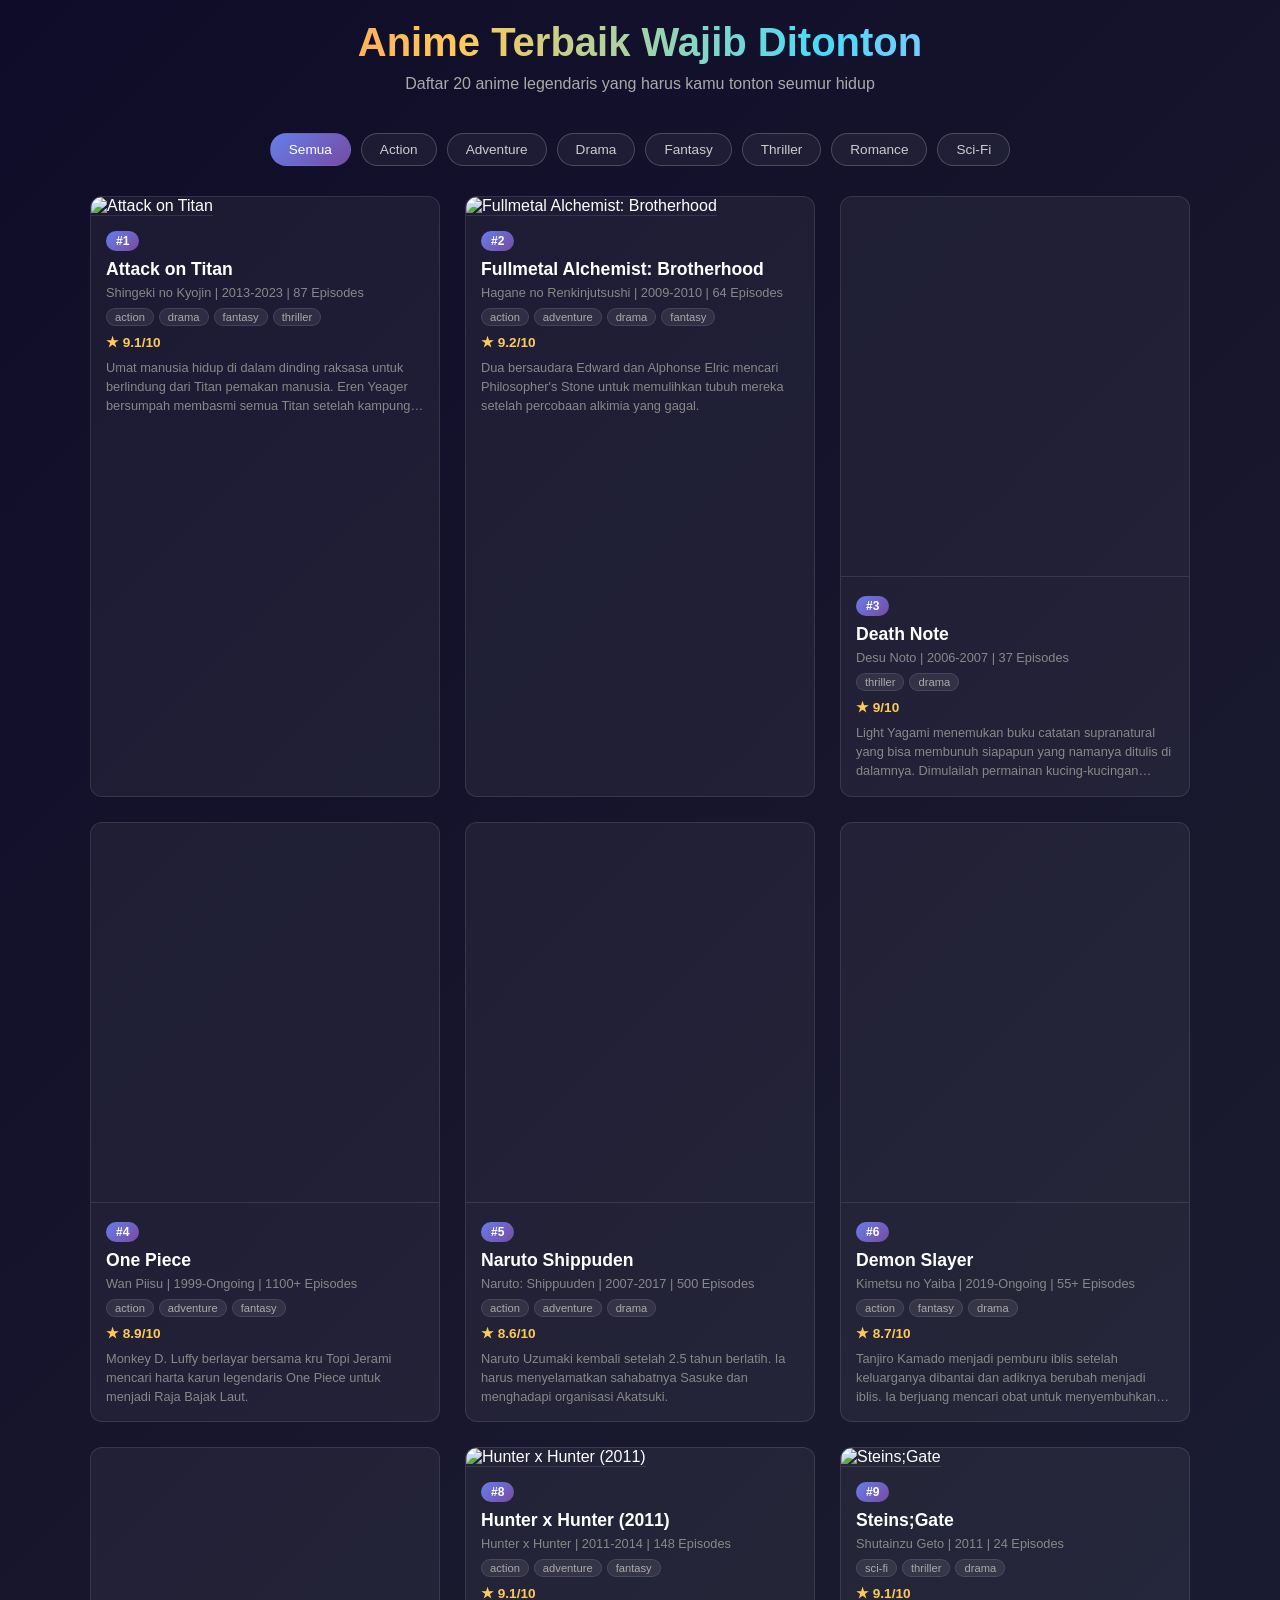
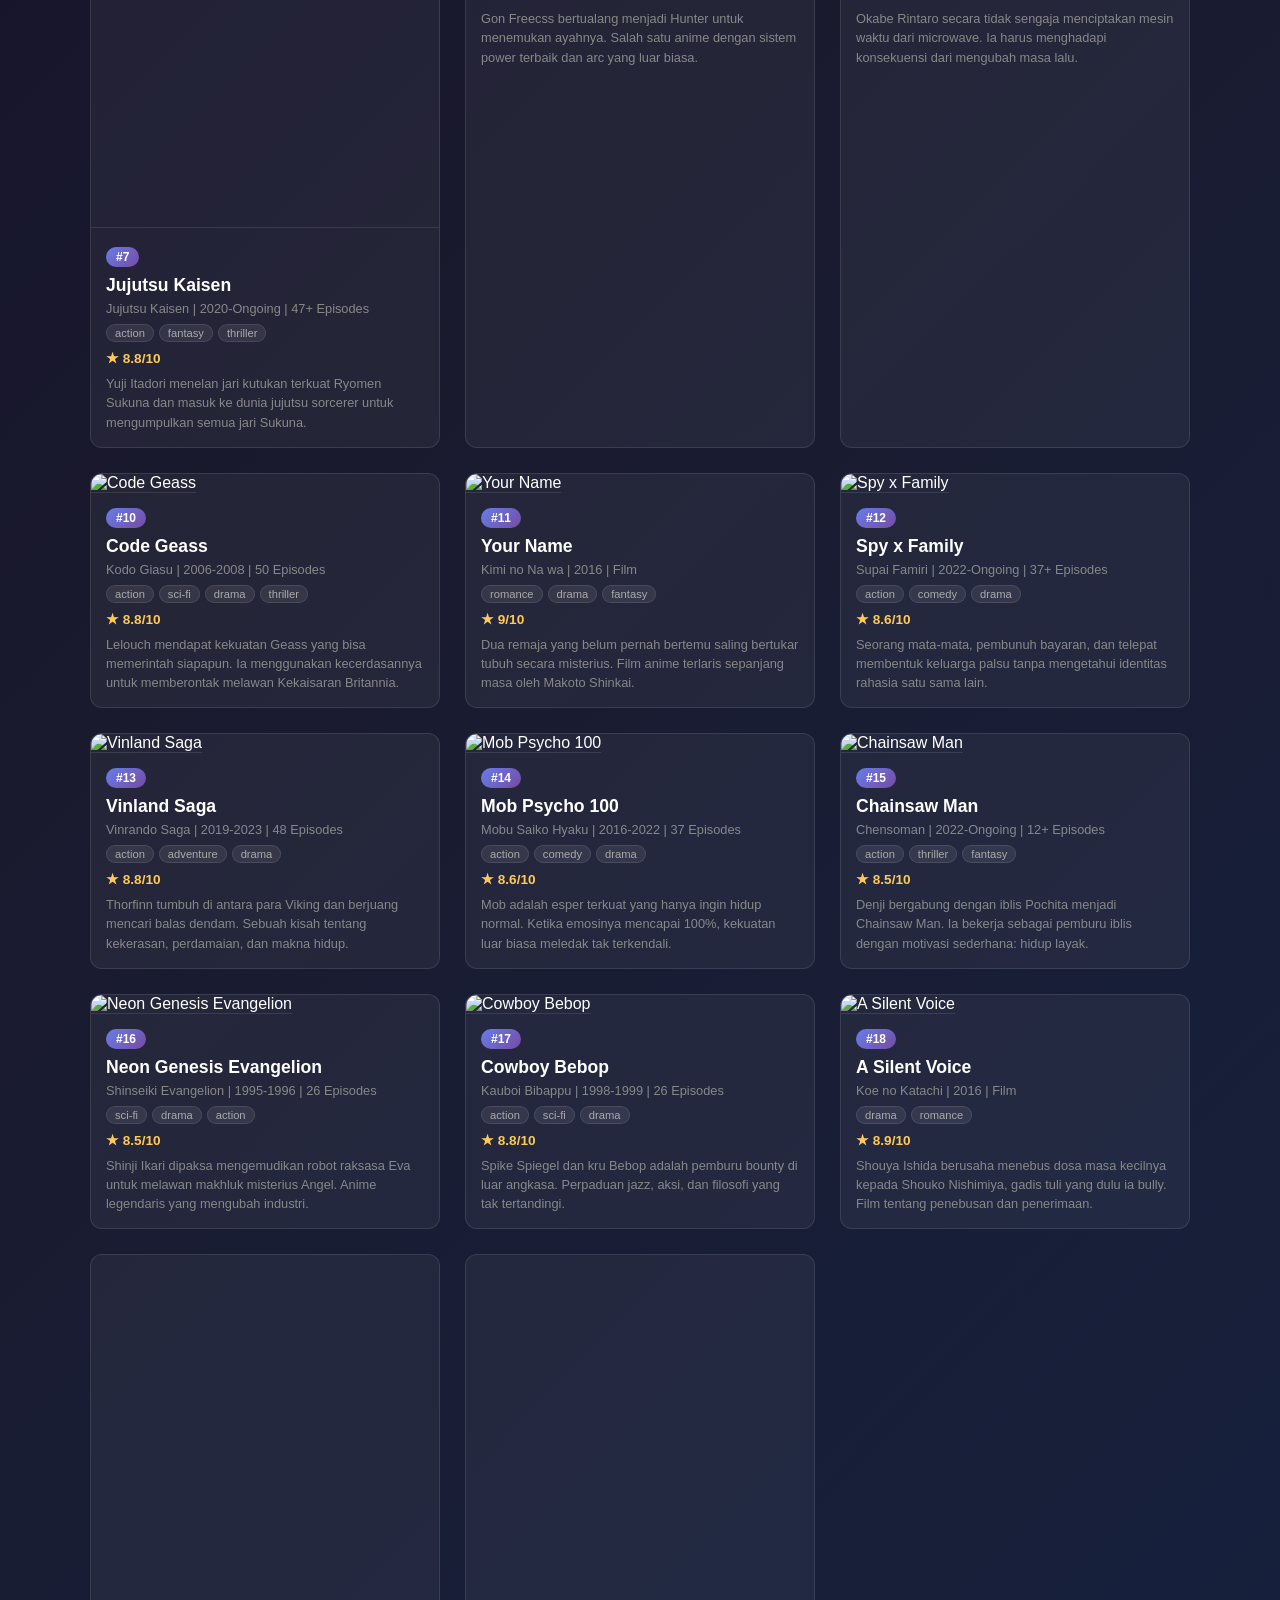
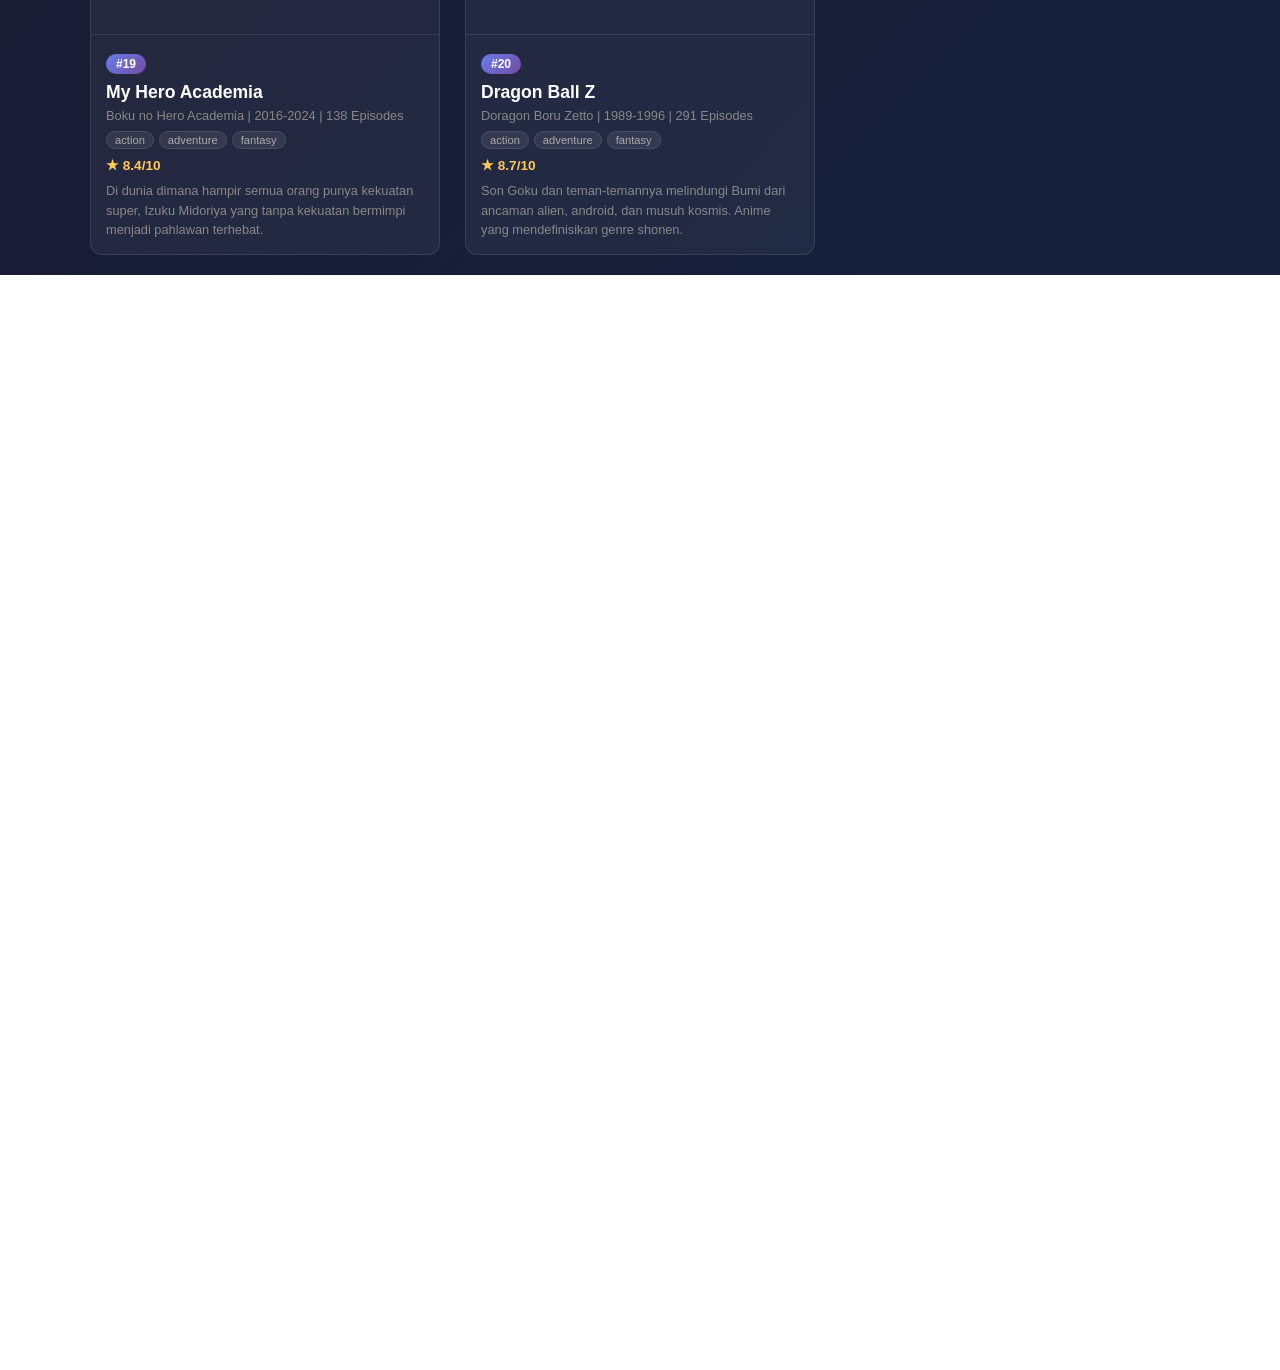
==== anime_list.html @ 10f5bcd7 "feat: add top 20 anime list with images and filter" ====
<!DOCTYPE html>
<html lang="id">
<head>
    <meta charset="UTF-8">
    <meta name="viewport" content="width=device-width, initial-scale=1.0">
    <title>List Anime Terbaik Wajib Ditonton</title>
    <style>
        * { margin: 0; padding: 0; box-sizing: border-box; }
        body {
            font-family: 'Segoe UI', Tahoma, Geneva, Verdana, sans-serif;
            background: linear-gradient(135deg, #0f0c29 0%, #1a1a2e 50%, #16213e 100%);
            min-height: 100vh;
            color: #fff;
            padding: 20px;
        }
        .container { max-width: 1100px; margin: 0 auto; }
        .header { text-align: center; margin-bottom: 40px; }
        .header h1 {
            font-size: 2.5em; margin-bottom: 10px;
            background: linear-gradient(90deg, #ff6b6b, #feca57, #48dbfb, #ff9ff3);
            -webkit-background-clip: text;
            -webkit-text-fill-color: transparent;
        }
        .header p { color: #aaa; font-size: 1em; }
        .filter-bar {
            display: flex; gap: 10px; flex-wrap: wrap;
            justify-content: center; margin-bottom: 30px;
        }
        .filter-btn {
            padding: 8px 18px; border: 1px solid rgba(255,255,255,0.2);
            border-radius: 20px; background: rgba(255,255,255,0.05);
            color: #ccc; cursor: pointer; font-size: 0.85em;
            transition: all 0.3s;
        }
        .filter-btn:hover, .filter-btn.active {
            background: linear-gradient(135deg, #667eea, #764ba2);
            border-color: transparent; color: #fff;
        }
        .anime-grid {
            display: grid;
            grid-template-columns: repeat(auto-fill, minmax(280px, 1fr));
            gap: 25px;
        }
        .anime-card {
            background: rgba(255,255,255,0.05);
            border: 1px solid rgba(255,255,255,0.1);
            border-radius: 12px;
            overflow: hidden;
            transition: all 0.3s;
        }
        .anime-card:hover {
            transform: translateY(-5px);
            box-shadow: 0 10px 30px rgba(102,126,234,0.2);
            border-color: rgba(102,126,234,0.4);
        }
        .anime-card .poster {
            width: 100%; height: 380px;
            object-fit: cover;
            border-bottom: 1px solid rgba(255,255,255,0.1);
        }
        .anime-card .info { padding: 15px; }
        .anime-card .rank {
            display: inline-block;
            background: linear-gradient(135deg, #667eea, #764ba2);
            color: #fff; font-weight: 700;
            padding: 3px 10px; border-radius: 12px;
            font-size: 0.75em; margin-bottom: 8px;
        }
        .anime-card .title {
            font-size: 1.1em; font-weight: 700;
            margin-bottom: 5px; color: #fff;
        }
        .anime-card .meta {
            font-size: 0.8em; color: #888; margin-bottom: 8px;
        }
        .anime-card .genre-tags { display: flex; flex-wrap: wrap; gap: 5px; margin-bottom: 8px; }
        .anime-card .genre-tag {
            padding: 2px 8px; border-radius: 10px;
            font-size: 0.7em; background: rgba(255,255,255,0.08);
            color: #aaa; border: 1px solid rgba(255,255,255,0.1);
        }
        .anime-card .rating {
            display: flex; align-items: center; gap: 5px;
            font-size: 0.85em; color: #feca57; font-weight: 600;
        }
        .anime-card .desc {
            font-size: 0.8em; color: #888; margin-top: 8px;
            line-height: 1.5;
            display: -webkit-box; -webkit-line-clamp: 3;
            -webkit-box-orient: vertical; overflow: hidden;
        }
        @media (max-width: 600px) {
            .header h1 { font-size: 1.7em; }
            .anime-grid { grid-template-columns: 1fr; }
        }
    </style>
</head>
<body>
<div class="container">
    <div class="header">
        <h1>Anime Terbaik Wajib Ditonton</h1>
        <p>Daftar 20 anime legendaris yang harus kamu tonton seumur hidup</p>
    </div>

    <div class="filter-bar">
        <button class="filter-btn active" onclick="filterAnime('all')">Semua</button>
        <button class="filter-btn" onclick="filterAnime('action')">Action</button>
        <button class="filter-btn" onclick="filterAnime('adventure')">Adventure</button>
        <button class="filter-btn" onclick="filterAnime('drama')">Drama</button>
        <button class="filter-btn" onclick="filterAnime('fantasy')">Fantasy</button>
        <button class="filter-btn" onclick="filterAnime('thriller')">Thriller</button>
        <button class="filter-btn" onclick="filterAnime('romance')">Romance</button>
        <button class="filter-btn" onclick="filterAnime('sci-fi')">Sci-Fi</button>
    </div>

    <div class="anime-grid" id="animeGrid"></div>
</div>

<script>
const animeList = [
    {
        rank: 1,
        title: "Attack on Titan",
        japanese: "Shingeki no Kyojin",
        year: "2013-2023",
        episodes: "87 Episodes",
        genres: ["action", "drama", "fantasy", "thriller"],
        rating: 9.1,
        image: "https://cdn.myanimelist.net/images/anime/10/47347l.jpg",
        desc: "Umat manusia hidup di dalam dinding raksasa untuk berlindung dari Titan pemakan manusia. Eren Yeager bersumpah membasmi semua Titan setelah kampung halamannya dihancurkan."
    },
    {
        rank: 2,
        title: "Fullmetal Alchemist: Brotherhood",
        japanese: "Hagane no Renkinjutsushi",
        year: "2009-2010",
        episodes: "64 Episodes",
        genres: ["action", "adventure", "drama", "fantasy"],
        rating: 9.2,
        image: "https://cdn.myanimelist.net/images/anime/1208/94745l.jpg",
        desc: "Dua bersaudara Edward dan Alphonse Elric mencari Philosopher's Stone untuk memulihkan tubuh mereka setelah percobaan alkimia yang gagal."
    },
    {
        rank: 3,
        title: "Death Note",
        japanese: "Desu Noto",
        year: "2006-2007",
        episodes: "37 Episodes",
        genres: ["thriller", "drama"],
        rating: 9.0,
        image: "https://cdn.myanimelist.net/images/anime/9/9453l.jpg",
        desc: "Light Yagami menemukan buku catatan supranatural yang bisa membunuh siapapun yang namanya ditulis di dalamnya. Dimulailah permainan kucing-kucingan dengan detektif misterius L."
    },
    {
        rank: 4,
        title: "One Piece",
        japanese: "Wan Piisu",
        year: "1999-Ongoing",
        episodes: "1100+ Episodes",
        genres: ["action", "adventure", "fantasy"],
        rating: 8.9,
        image: "https://cdn.myanimelist.net/images/anime/6/73245l.jpg",
        desc: "Monkey D. Luffy berlayar bersama kru Topi Jerami mencari harta karun legendaris One Piece untuk menjadi Raja Bajak Laut."
    },
    {
        rank: 5,
        title: "Naruto Shippuden",
        japanese: "Naruto: Shippuuden",
        year: "2007-2017",
        episodes: "500 Episodes",
        genres: ["action", "adventure", "drama"],
        rating: 8.6,
        image: "https://cdn.myanimelist.net/images/anime/5/17407l.jpg",
        desc: "Naruto Uzumaki kembali setelah 2.5 tahun berlatih. Ia harus menyelamatkan sahabatnya Sasuke dan menghadapi organisasi Akatsuki."
    },
    {
        rank: 6,
        title: "Demon Slayer",
        japanese: "Kimetsu no Yaiba",
        year: "2019-Ongoing",
        episodes: "55+ Episodes",
        genres: ["action", "fantasy", "drama"],
        rating: 8.7,
        image: "https://cdn.myanimelist.net/images/anime/1286/99889l.jpg",
        desc: "Tanjiro Kamado menjadi pemburu iblis setelah keluarganya dibantai dan adiknya berubah menjadi iblis. Ia berjuang mencari obat untuk menyembuhkan adiknya."
    },
    {
        rank: 7,
        title: "Jujutsu Kaisen",
        japanese: "Jujutsu Kaisen",
        year: "2020-Ongoing",
        episodes: "47+ Episodes",
        genres: ["action", "fantasy", "thriller"],
        rating: 8.8,
        image: "https://cdn.myanimelist.net/images/anime/1171/109222l.jpg",
        desc: "Yuji Itadori menelan jari kutukan terkuat Ryomen Sukuna dan masuk ke dunia jujutsu sorcerer untuk mengumpulkan semua jari Sukuna."
    },
    {
        rank: 8,
        title: "Hunter x Hunter (2011)",
        japanese: "Hunter x Hunter",
        year: "2011-2014",
        episodes: "148 Episodes",
        genres: ["action", "adventure", "fantasy"],
        rating: 9.1,
        image: "https://cdn.myanimelist.net/images/anime/1337/99013l.jpg",
        desc: "Gon Freecss bertualang menjadi Hunter untuk menemukan ayahnya. Salah satu anime dengan sistem power terbaik dan arc yang luar biasa."
    },
    {
        rank: 9,
        title: "Steins;Gate",
        japanese: "Shutainzu Geto",
        year: "2011",
        episodes: "24 Episodes",
        genres: ["sci-fi", "thriller", "drama"],
        rating: 9.1,
        image: "https://cdn.myanimelist.net/images/anime/5/73199l.jpg",
        desc: "Okabe Rintaro secara tidak sengaja menciptakan mesin waktu dari microwave. Ia harus menghadapi konsekuensi dari mengubah masa lalu."
    },
    {
        rank: 10,
        title: "Code Geass",
        japanese: "Kodo Giasu",
        year: "2006-2008",
        episodes: "50 Episodes",
        genres: ["action", "sci-fi", "drama", "thriller"],
        rating: 8.8,
        image: "https://cdn.myanimelist.net/images/anime/5/50331l.jpg",
        desc: "Lelouch mendapat kekuatan Geass yang bisa memerintah siapapun. Ia menggunakan kecerdasannya untuk memberontak melawan Kekaisaran Britannia."
    },
    {
        rank: 11,
        title: "Your Name",
        japanese: "Kimi no Na wa",
        year: "2016",
        episodes: "Film",
        genres: ["romance", "drama", "fantasy"],
        rating: 9.0,
        image: "https://cdn.myanimelist.net/images/anime/5/87048l.jpg",
        desc: "Dua remaja yang belum pernah bertemu saling bertukar tubuh secara misterius. Film anime terlaris sepanjang masa oleh Makoto Shinkai."
    },
    {
        rank: 12,
        title: "Spy x Family",
        japanese: "Supai Famiri",
        year: "2022-Ongoing",
        episodes: "37+ Episodes",
        genres: ["action", "comedy", "drama"],
        rating: 8.6,
        image: "https://cdn.myanimelist.net/images/anime/1441/122795l.jpg",
        desc: "Seorang mata-mata, pembunuh bayaran, dan telepat membentuk keluarga palsu tanpa mengetahui identitas rahasia satu sama lain."
    },
    {
        rank: 13,
        title: "Vinland Saga",
        japanese: "Vinrando Saga",
        year: "2019-2023",
        episodes: "48 Episodes",
        genres: ["action", "adventure", "drama"],
        rating: 8.8,
        image: "https://cdn.myanimelist.net/images/anime/1500/103005l.jpg",
        desc: "Thorfinn tumbuh di antara para Viking dan berjuang mencari balas dendam. Sebuah kisah tentang kekerasan, perdamaian, dan makna hidup."
    },
    {
        rank: 14,
        title: "Mob Psycho 100",
        japanese: "Mobu Saiko Hyaku",
        year: "2016-2022",
        episodes: "37 Episodes",
        genres: ["action", "comedy", "drama"],
        rating: 8.6,
        image: "https://cdn.myanimelist.net/images/anime/8/80356l.jpg",
        desc: "Mob adalah esper terkuat yang hanya ingin hidup normal. Ketika emosinya mencapai 100%, kekuatan luar biasa meledak tak terkendali."
    },
    {
        rank: 15,
        title: "Chainsaw Man",
        japanese: "Chensoman",
        year: "2022-Ongoing",
        episodes: "12+ Episodes",
        genres: ["action", "thriller", "fantasy"],
        rating: 8.5,
        image: "https://cdn.myanimelist.net/images/anime/1806/126216l.jpg",
        desc: "Denji bergabung dengan iblis Pochita menjadi Chainsaw Man. Ia bekerja sebagai pemburu iblis dengan motivasi sederhana: hidup layak."
    },
    {
        rank: 16,
        title: "Neon Genesis Evangelion",
        japanese: "Shinseiki Evangelion",
        year: "1995-1996",
        episodes: "26 Episodes",
        genres: ["sci-fi", "drama", "action"],
        rating: 8.5,
        image: "https://cdn.myanimelist.net/images/anime/1314/108941l.jpg",
        desc: "Shinji Ikari dipaksa mengemudikan robot raksasa Eva untuk melawan makhluk misterius Angel. Anime legendaris yang mengubah industri."
    },
    {
        rank: 17,
        title: "Cowboy Bebop",
        japanese: "Kauboi Bibappu",
        year: "1998-1999",
        episodes: "26 Episodes",
        genres: ["action", "sci-fi", "drama"],
        rating: 8.8,
        image: "https://cdn.myanimelist.net/images/anime/4/19644l.jpg",
        desc: "Spike Spiegel dan kru Bebop adalah pemburu bounty di luar angkasa. Perpaduan jazz, aksi, dan filosofi yang tak tertandingi."
    },
    {
        rank: 18,
        title: "A Silent Voice",
        japanese: "Koe no Katachi",
        year: "2016",
        episodes: "Film",
        genres: ["drama", "romance"],
        rating: 8.9,
        image: "https://cdn.myanimelist.net/images/anime/1122/96435l.jpg",
        desc: "Shouya Ishida berusaha menebus dosa masa kecilnya kepada Shouko Nishimiya, gadis tuli yang dulu ia bully. Film tentang penebusan dan penerimaan."
    },
    {
        rank: 19,
        title: "My Hero Academia",
        japanese: "Boku no Hero Academia",
        year: "2016-2024",
        episodes: "138 Episodes",
        genres: ["action", "adventure", "fantasy"],
        rating: 8.4,
        image: "https://cdn.myanimelist.net/images/anime/10/78745l.jpg",
        desc: "Di dunia dimana hampir semua orang punya kekuatan super, Izuku Midoriya yang tanpa kekuatan bermimpi menjadi pahlawan terhebat."
    },
    {
        rank: 20,
        title: "Dragon Ball Z",
        japanese: "Doragon Boru Zetto",
        year: "1989-1996",
        episodes: "291 Episodes",
        genres: ["action", "adventure", "fantasy"],
        rating: 8.7,
        image: "https://cdn.myanimelist.net/images/anime/1607/117271l.jpg",
        desc: "Son Goku dan teman-temannya melindungi Bumi dari ancaman alien, android, dan musuh kosmis. Anime yang mendefinisikan genre shonen."
    }
];

// Render anime cards
function renderAnime(filter = 'all') {
    const grid = document.getElementById('animeGrid');
    const filtered = filter === 'all' ? animeList : animeList.filter(a => a.genres.includes(filter));

    grid.innerHTML = filtered.map(anime => `
        <div class="anime-card" data-genres="${anime.genres.join(',')}">
            <img class="poster" src="${anime.image}" alt="${anime.title}" onerror="this.src='https://via.placeholder.com/300x400/1a1a2e/667eea?text=${encodeURIComponent(anime.title)}'" loading="lazy" />
            <div class="info">
                <span class="rank">#${anime.rank}</span>
                <div class="title">${anime.title}</div>
                <div class="meta">${anime.japanese} | ${anime.year} | ${anime.episodes}</div>
                <div class="genre-tags">
                    ${anime.genres.map(g => `<span class="genre-tag">${g}</span>`).join('')}
                </div>
                <div class="rating">&#9733; ${anime.rating}/10</div>
                <div class="desc">${anime.desc}</div>
            </div>
        </div>
    `).join('');
}

// Filter
function filterAnime(genre) {
    document.querySelectorAll('.filter-btn').forEach(btn => btn.classList.remove('active'));
    event.target.classList.add('active');
    renderAnime(genre);
}

// Init
renderAnime();
</script>
</body>
</html>
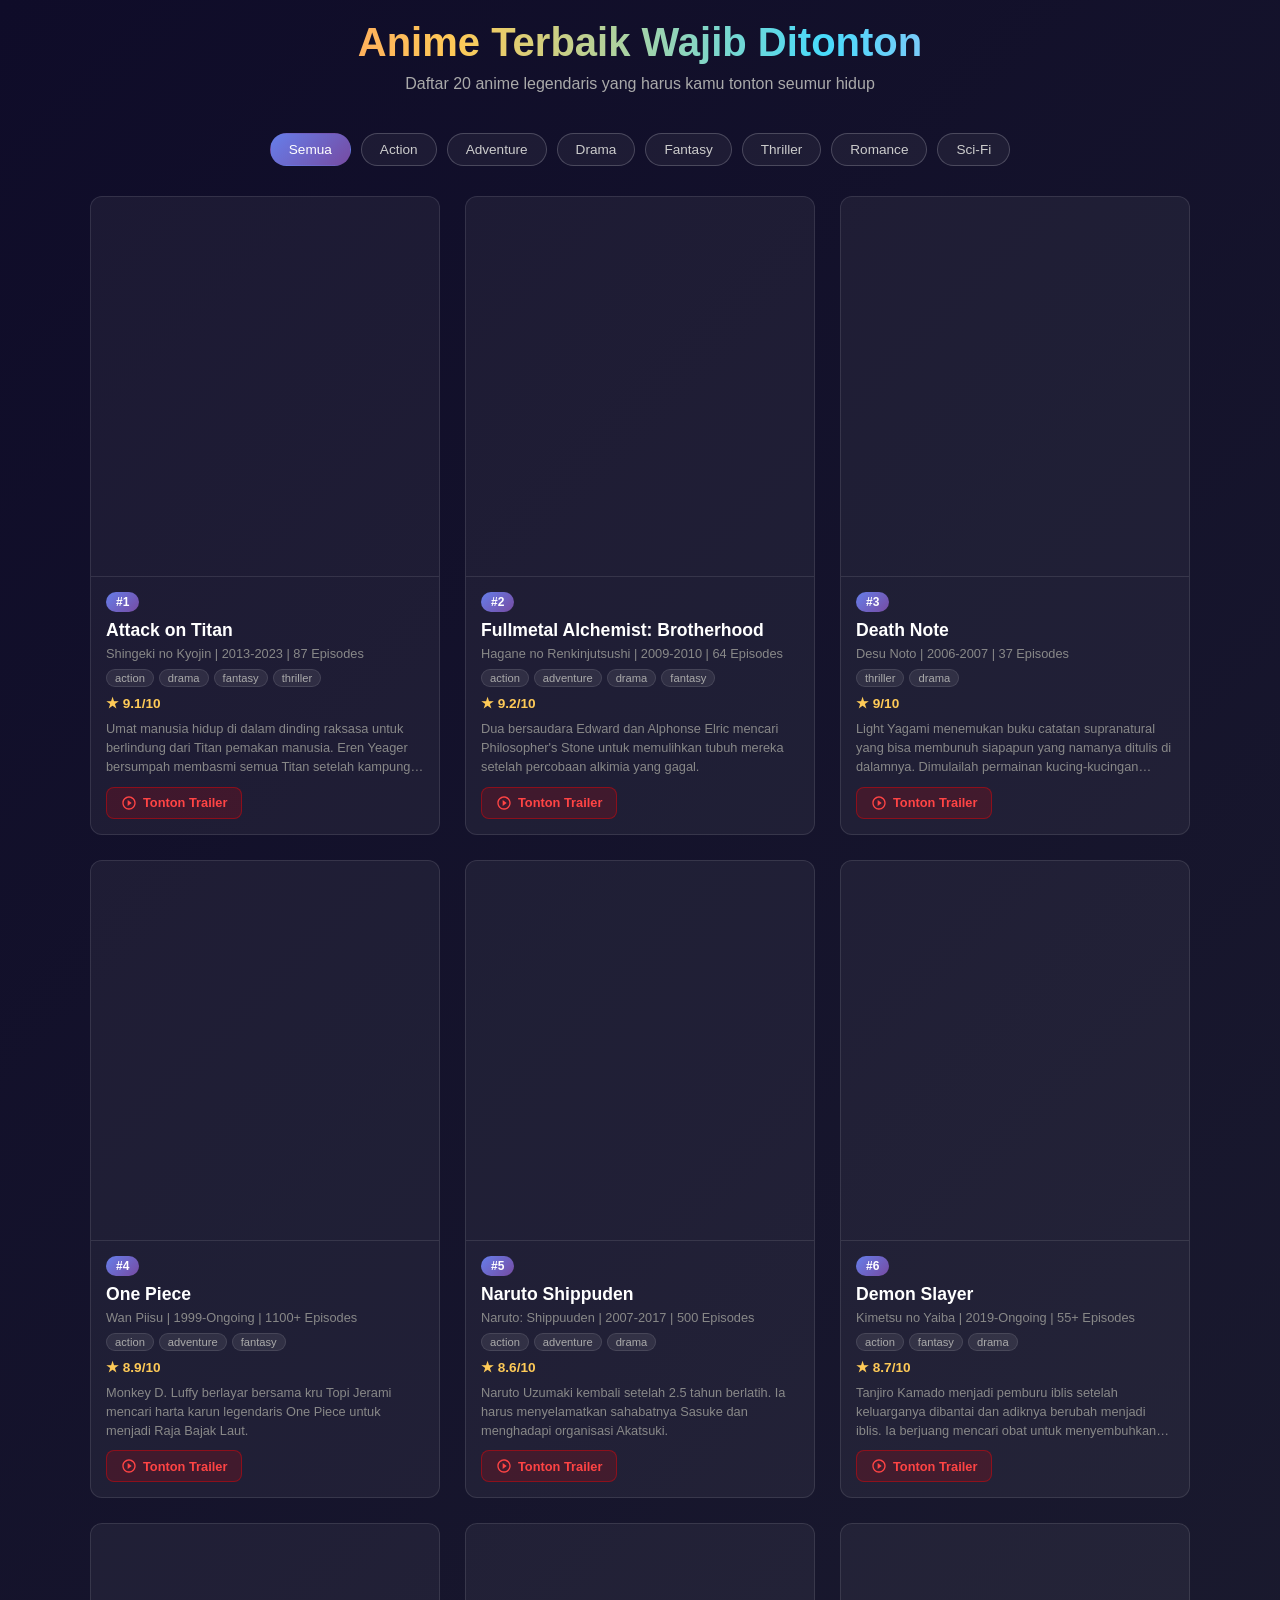
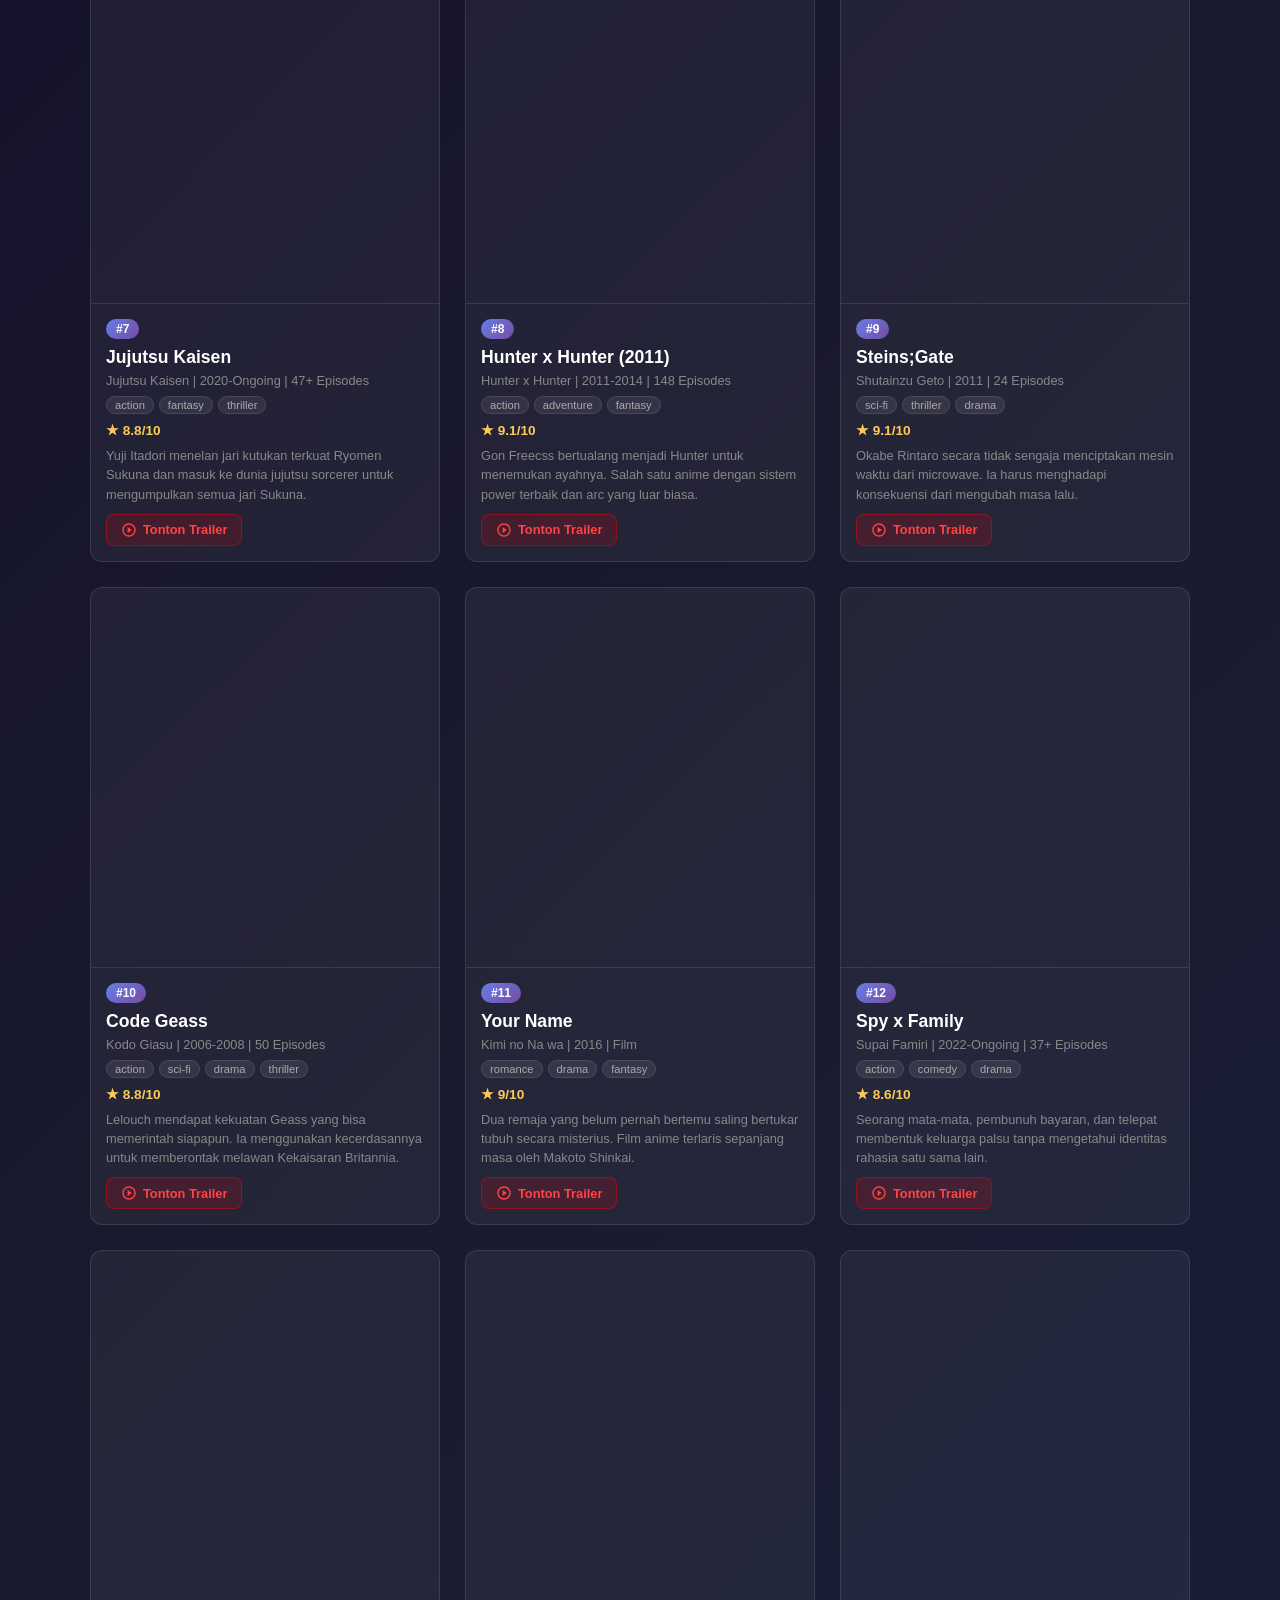
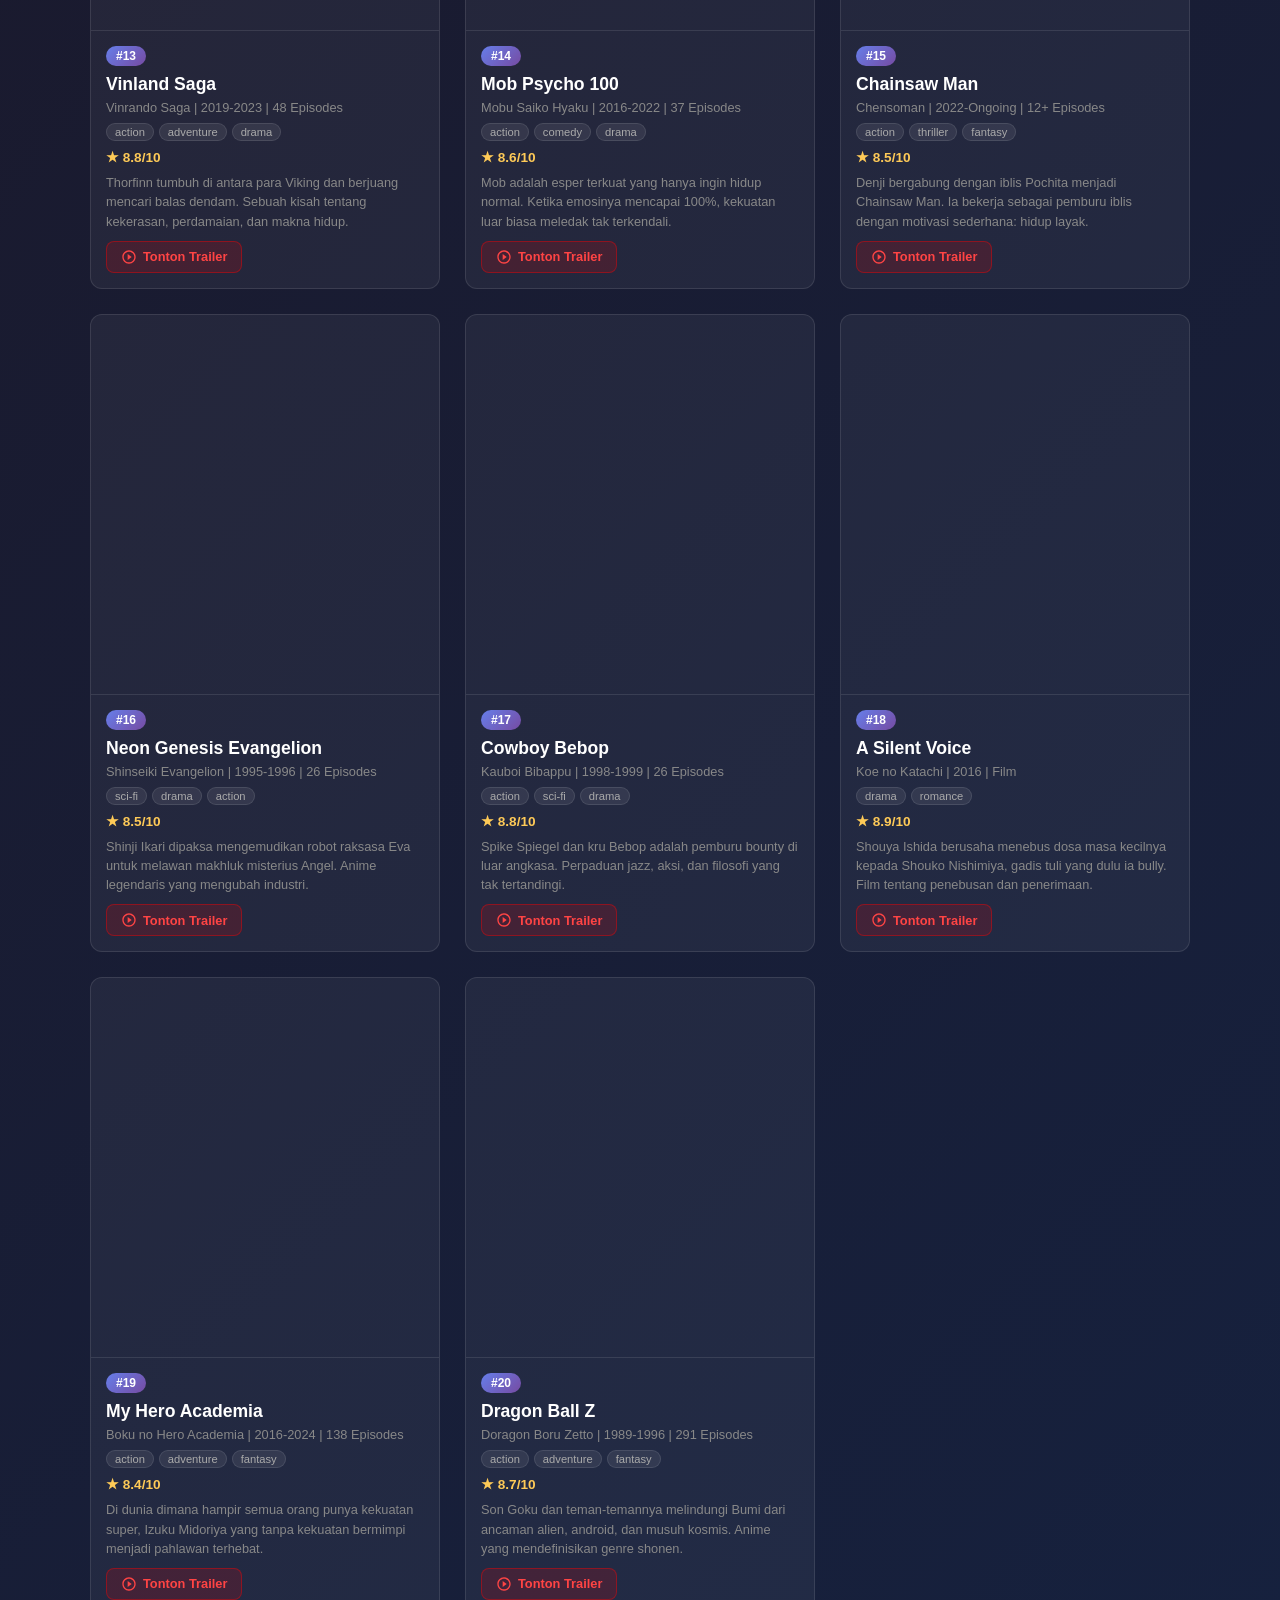
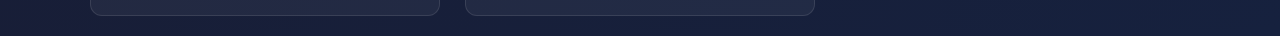
==== commit 8b7e9bb3: "feat: add YouTube trailer for each anime with modal player" ====
--- a/anime_list.html
+++ b/anime_list.html
@@ -53,10 +53,39 @@
             box-shadow: 0 10px 30px rgba(102,126,234,0.2);
             border-color: rgba(102,126,234,0.4);
         }
+        .anime-card .poster-wrap {
+            position: relative;
+            overflow: hidden;
+        }
         .anime-card .poster {
             width: 100%; height: 380px;
             object-fit: cover;
             border-bottom: 1px solid rgba(255,255,255,0.1);
+            display: block;
+        }
+        .anime-card .play-overlay {
+            position: absolute; top: 0; left: 0; right: 0; bottom: 0;
+            background: rgba(0,0,0,0.5);
+            display: flex; align-items: center; justify-content: center;
+            opacity: 0; transition: opacity 0.3s; cursor: pointer;
+        }
+        .anime-card:hover .play-overlay { opacity: 1; }
+        .play-btn-icon {
+            width: 60px; height: 60px;
+            background: rgba(255,0,0,0.9);
+            border-radius: 50%;
+            display: flex; align-items: center; justify-content: center;
+            transition: transform 0.3s;
+        }
+        .play-btn-icon:hover { transform: scale(1.15); }
+        .play-btn-icon::after {
+            content: '';
+            display: block;
+            width: 0; height: 0;
+            border-top: 12px solid transparent;
+            border-bottom: 12px solid transparent;
+            border-left: 20px solid #fff;
+            margin-left: 4px;
         }
         .anime-card .info { padding: 15px; }
         .anime-card .rank {
@@ -88,6 +117,58 @@
             line-height: 1.5;
             display: -webkit-box; -webkit-line-clamp: 3;
             -webkit-box-orient: vertical; overflow: hidden;
+        }
+        .btn-trailer {
+            display: inline-flex; align-items: center; gap: 6px;
+            margin-top: 10px; padding: 7px 14px;
+            background: rgba(255,0,0,0.15);
+            border: 1px solid rgba(255,0,0,0.4);
+            border-radius: 8px; color: #ff4444;
+            font-size: 0.8em; font-weight: 600;
+            cursor: pointer; transition: all 0.3s;
+            text-decoration: none;
+        }
+        .btn-trailer:hover {
+            background: rgba(255,0,0,0.3);
+            transform: translateY(-1px);
+        }
+        .btn-trailer svg {
+            width: 16px; height: 16px; fill: #ff4444;
+        }
+        /* Modal */
+        .modal-overlay {
+            display: none; position: fixed;
+            top: 0; left: 0; right: 0; bottom: 0;
+            background: rgba(0,0,0,0.9);
+            z-index: 1000;
+            justify-content: center; align-items: center;
+            padding: 20px;
+        }
+        .modal-overlay.show { display: flex; }
+        .modal-video {
+            width: 100%; max-width: 850px;
+            background: #000; border-radius: 12px;
+            overflow: hidden; position: relative;
+        }
+        .modal-video .close-btn {
+            position: absolute; top: -40px; right: 0;
+            background: rgba(255,255,255,0.1);
+            border: 1px solid rgba(255,255,255,0.3);
+            color: #fff; width: 35px; height: 35px;
+            border-radius: 50%; cursor: pointer;
+            font-size: 1.2em; display: flex;
+            align-items: center; justify-content: center;
+            transition: all 0.2s;
+        }
+        .modal-video .close-btn:hover { background: rgba(233,69,96,0.5); }
+        .modal-video iframe {
+            width: 100%; aspect-ratio: 16/9;
+            border: none; display: block;
+        }
+        .modal-video .video-title {
+            padding: 12px 15px;
+            background: rgba(255,255,255,0.05);
+            font-size: 0.9em; color: #ccc;
         }
         @media (max-width: 600px) {
             .header h1 { font-size: 1.7em; }
@@ -116,6 +197,15 @@
     <div class="anime-grid" id="animeGrid"></div>
 </div>
 
+<!-- Video Modal -->
+<div class="modal-overlay" id="videoModal" onclick="closeTrailer(event)">
+    <div class="modal-video" onclick="event.stopPropagation()">
+        <button class="close-btn" onclick="closeTrailer()">&times;</button>
+        <iframe id="videoFrame" src="" allow="accelerometer; autoplay; clipboard-write; encrypted-media; gyroscope; picture-in-picture" allowfullscreen></iframe>
+        <div class="video-title" id="videoTitle">Trailer</div>
+    </div>
+</div>
+
 <script>
 const animeList = [
     {
@@ -127,6 +217,7 @@
         genres: ["action", "drama", "fantasy", "thriller"],
         rating: 9.1,
         image: "https://cdn.myanimelist.net/images/anime/10/47347l.jpg",
+        trailer: "MGRm4IzK1SQ",
         desc: "Umat manusia hidup di dalam dinding raksasa untuk berlindung dari Titan pemakan manusia. Eren Yeager bersumpah membasmi semua Titan setelah kampung halamannya dihancurkan."
     },
     {
@@ -138,6 +229,7 @@
         genres: ["action", "adventure", "drama", "fantasy"],
         rating: 9.2,
         image: "https://cdn.myanimelist.net/images/anime/1208/94745l.jpg",
+        trailer: "--IcmZkvL0Q",
         desc: "Dua bersaudara Edward dan Alphonse Elric mencari Philosopher's Stone untuk memulihkan tubuh mereka setelah percobaan alkimia yang gagal."
     },
     {
@@ -149,6 +241,7 @@
         genres: ["thriller", "drama"],
         rating: 9.0,
         image: "https://cdn.myanimelist.net/images/anime/9/9453l.jpg",
+        trailer: "NlJZ-YgAt-c",
         desc: "Light Yagami menemukan buku catatan supranatural yang bisa membunuh siapapun yang namanya ditulis di dalamnya. Dimulailah permainan kucing-kucingan dengan detektif misterius L."
     },
     {
@@ -160,6 +253,7 @@
         genres: ["action", "adventure", "fantasy"],
         rating: 8.9,
         image: "https://cdn.myanimelist.net/images/anime/6/73245l.jpg",
+        trailer: "S8_YwFLCp4c",
         desc: "Monkey D. Luffy berlayar bersama kru Topi Jerami mencari harta karun legendaris One Piece untuk menjadi Raja Bajak Laut."
     },
     {
@@ -171,6 +265,7 @@
         genres: ["action", "adventure", "drama"],
         rating: 8.6,
         image: "https://cdn.myanimelist.net/images/anime/5/17407l.jpg",
+        trailer: "1dy2zPPrKj0",
         desc: "Naruto Uzumaki kembali setelah 2.5 tahun berlatih. Ia harus menyelamatkan sahabatnya Sasuke dan menghadapi organisasi Akatsuki."
     },
     {
@@ -182,6 +277,7 @@
         genres: ["action", "fantasy", "drama"],
         rating: 8.7,
         image: "https://cdn.myanimelist.net/images/anime/1286/99889l.jpg",
+        trailer: "VQGCKyvRw3A",
         desc: "Tanjiro Kamado menjadi pemburu iblis setelah keluarganya dibantai dan adiknya berubah menjadi iblis. Ia berjuang mencari obat untuk menyembuhkan adiknya."
     },
     {
@@ -193,6 +289,7 @@
         genres: ["action", "fantasy", "thriller"],
         rating: 8.8,
         image: "https://cdn.myanimelist.net/images/anime/1171/109222l.jpg",
+        trailer: "4A_X-Dvl0ws",
         desc: "Yuji Itadori menelan jari kutukan terkuat Ryomen Sukuna dan masuk ke dunia jujutsu sorcerer untuk mengumpulkan semua jari Sukuna."
     },
     {
@@ -204,6 +301,7 @@
         genres: ["action", "adventure", "fantasy"],
         rating: 9.1,
         image: "https://cdn.myanimelist.net/images/anime/1337/99013l.jpg",
+        trailer: "d6kBeJjTGnY",
         desc: "Gon Freecss bertualang menjadi Hunter untuk menemukan ayahnya. Salah satu anime dengan sistem power terbaik dan arc yang luar biasa."
     },
     {
@@ -215,6 +313,7 @@
         genres: ["sci-fi", "thriller", "drama"],
         rating: 9.1,
         image: "https://cdn.myanimelist.net/images/anime/5/73199l.jpg",
+        trailer: "27OZc-ku6is",
         desc: "Okabe Rintaro secara tidak sengaja menciptakan mesin waktu dari microwave. Ia harus menghadapi konsekuensi dari mengubah masa lalu."
     },
     {
@@ -226,6 +325,7 @@
         genres: ["action", "sci-fi", "drama", "thriller"],
         rating: 8.8,
         image: "https://cdn.myanimelist.net/images/anime/5/50331l.jpg",
+        trailer: "UKAwzRuLKi0",
         desc: "Lelouch mendapat kekuatan Geass yang bisa memerintah siapapun. Ia menggunakan kecerdasannya untuk memberontak melawan Kekaisaran Britannia."
     },
     {
@@ -237,6 +337,7 @@
         genres: ["romance", "drama", "fantasy"],
         rating: 9.0,
         image: "https://cdn.myanimelist.net/images/anime/5/87048l.jpg",
+        trailer: "xU47nhyMt98",
         desc: "Dua remaja yang belum pernah bertemu saling bertukar tubuh secara misterius. Film anime terlaris sepanjang masa oleh Makoto Shinkai."
     },
     {
@@ -248,6 +349,7 @@
         genres: ["action", "comedy", "drama"],
         rating: 8.6,
         image: "https://cdn.myanimelist.net/images/anime/1441/122795l.jpg",
+        trailer: "ofXigq9ckMo",
         desc: "Seorang mata-mata, pembunuh bayaran, dan telepat membentuk keluarga palsu tanpa mengetahui identitas rahasia satu sama lain."
     },
     {
@@ -259,6 +361,7 @@
         genres: ["action", "adventure", "drama"],
         rating: 8.8,
         image: "https://cdn.myanimelist.net/images/anime/1500/103005l.jpg",
+        trailer: "7U7BDn-gU18",
         desc: "Thorfinn tumbuh di antara para Viking dan berjuang mencari balas dendam. Sebuah kisah tentang kekerasan, perdamaian, dan makna hidup."
     },
     {
@@ -270,6 +373,7 @@
         genres: ["action", "comedy", "drama"],
         rating: 8.6,
         image: "https://cdn.myanimelist.net/images/anime/8/80356l.jpg",
+        trailer: "Cm4DBal2OgM",
         desc: "Mob adalah esper terkuat yang hanya ingin hidup normal. Ketika emosinya mencapai 100%, kekuatan luar biasa meledak tak terkendali."
     },
     {
@@ -281,6 +385,7 @@
         genres: ["action", "thriller", "fantasy"],
         rating: 8.5,
         image: "https://cdn.myanimelist.net/images/anime/1806/126216l.jpg",
+        trailer: "q15CRdE5Bv0",
         desc: "Denji bergabung dengan iblis Pochita menjadi Chainsaw Man. Ia bekerja sebagai pemburu iblis dengan motivasi sederhana: hidup layak."
     },
     {
@@ -292,6 +397,7 @@
         genres: ["sci-fi", "drama", "action"],
         rating: 8.5,
         image: "https://cdn.myanimelist.net/images/anime/1314/108941l.jpg",
+        trailer: "13nSISwxrY4",
         desc: "Shinji Ikari dipaksa mengemudikan robot raksasa Eva untuk melawan makhluk misterius Angel. Anime legendaris yang mengubah industri."
     },
     {
@@ -303,6 +409,7 @@
         genres: ["action", "sci-fi", "drama"],
         rating: 8.8,
         image: "https://cdn.myanimelist.net/images/anime/4/19644l.jpg",
+        trailer: "qig4KOK2R2g",
         desc: "Spike Spiegel dan kru Bebop adalah pemburu bounty di luar angkasa. Perpaduan jazz, aksi, dan filosofi yang tak tertandingi."
     },
     {
@@ -314,6 +421,7 @@
         genres: ["drama", "romance"],
         rating: 8.9,
         image: "https://cdn.myanimelist.net/images/anime/1122/96435l.jpg",
+        trailer: "nfK6UgLra7g",
         desc: "Shouya Ishida berusaha menebus dosa masa kecilnya kepada Shouko Nishimiya, gadis tuli yang dulu ia bully. Film tentang penebusan dan penerimaan."
     },
     {
@@ -325,6 +433,7 @@
         genres: ["action", "adventure", "fantasy"],
         rating: 8.4,
         image: "https://cdn.myanimelist.net/images/anime/10/78745l.jpg",
+        trailer: "EPVkcwyLQQ8",
         desc: "Di dunia dimana hampir semua orang punya kekuatan super, Izuku Midoriya yang tanpa kekuatan bermimpi menjadi pahlawan terhebat."
     },
     {
@@ -336,6 +445,7 @@
         genres: ["action", "adventure", "fantasy"],
         rating: 8.7,
         image: "https://cdn.myanimelist.net/images/anime/1607/117271l.jpg",
+        trailer: "dCSTqE0XBHY",
         desc: "Son Goku dan teman-temannya melindungi Bumi dari ancaman alien, android, dan musuh kosmis. Anime yang mendefinisikan genre shonen."
     }
 ];
@@ -347,7 +457,12 @@
 
     grid.innerHTML = filtered.map(anime => `
         <div class="anime-card" data-genres="${anime.genres.join(',')}">
-            <img class="poster" src="${anime.image}" alt="${anime.title}" onerror="this.src='https://via.placeholder.com/300x400/1a1a2e/667eea?text=${encodeURIComponent(anime.title)}'" loading="lazy" />
+            <div class="poster-wrap">
+                <img class="poster" src="${anime.image}" alt="${anime.title}" onerror="this.src='https://via.placeholder.com/300x400/1a1a2e/667eea?text=${encodeURIComponent(anime.title)}'" loading="lazy" />
+                <div class="play-overlay" onclick="playTrailer('${anime.trailer}', '${anime.title}')">
+                    <div class="play-btn-icon"></div>
+                </div>
+            </div>
             <div class="info">
                 <span class="rank">#${anime.rank}</span>
                 <div class="title">${anime.title}</div>
@@ -357,6 +472,10 @@
                 </div>
                 <div class="rating">&#9733; ${anime.rating}/10</div>
                 <div class="desc">${anime.desc}</div>
+                <button class="btn-trailer" onclick="playTrailer('${anime.trailer}', '${anime.title}')">
+                    <svg viewBox="0 0 24 24"><path d="M10 16.5l6-4.5-6-4.5v9zM12 2C6.48 2 2 6.48 2 12s4.48 10 10 10 10-4.48 10-10S17.52 2 12 2zm0 18c-4.41 0-8-3.59-8-8s3.59-8 8-8 8 3.59 8 8-3.59 8-8 8z"/></svg>
+                    Tonton Trailer
+                </button>
             </div>
         </div>
     `).join('');
@@ -369,6 +488,31 @@
     renderAnime(genre);
 }
 
+// Play trailer in modal
+function playTrailer(videoId, title) {
+    const modal = document.getElementById('videoModal');
+    const frame = document.getElementById('videoFrame');
+    const titleEl = document.getElementById('videoTitle');
+
+    frame.src = `https://www.youtube.com/embed/${videoId}?autoplay=1&rel=0`;
+    titleEl.textContent = `Trailer: ${title}`;
+    modal.classList.add('show');
+}
+
+// Close trailer modal
+function closeTrailer(event) {
+    if (event && event.target !== document.getElementById('videoModal')) return;
+    const modal = document.getElementById('videoModal');
+    const frame = document.getElementById('videoFrame');
+    frame.src = '';
+    modal.classList.remove('show');
+}
+
+// ESC key to close
+document.addEventListener('keydown', (e) => {
+    if (e.key === 'Escape') closeTrailer();
+});
+
 // Init
 renderAnime();
 </script>
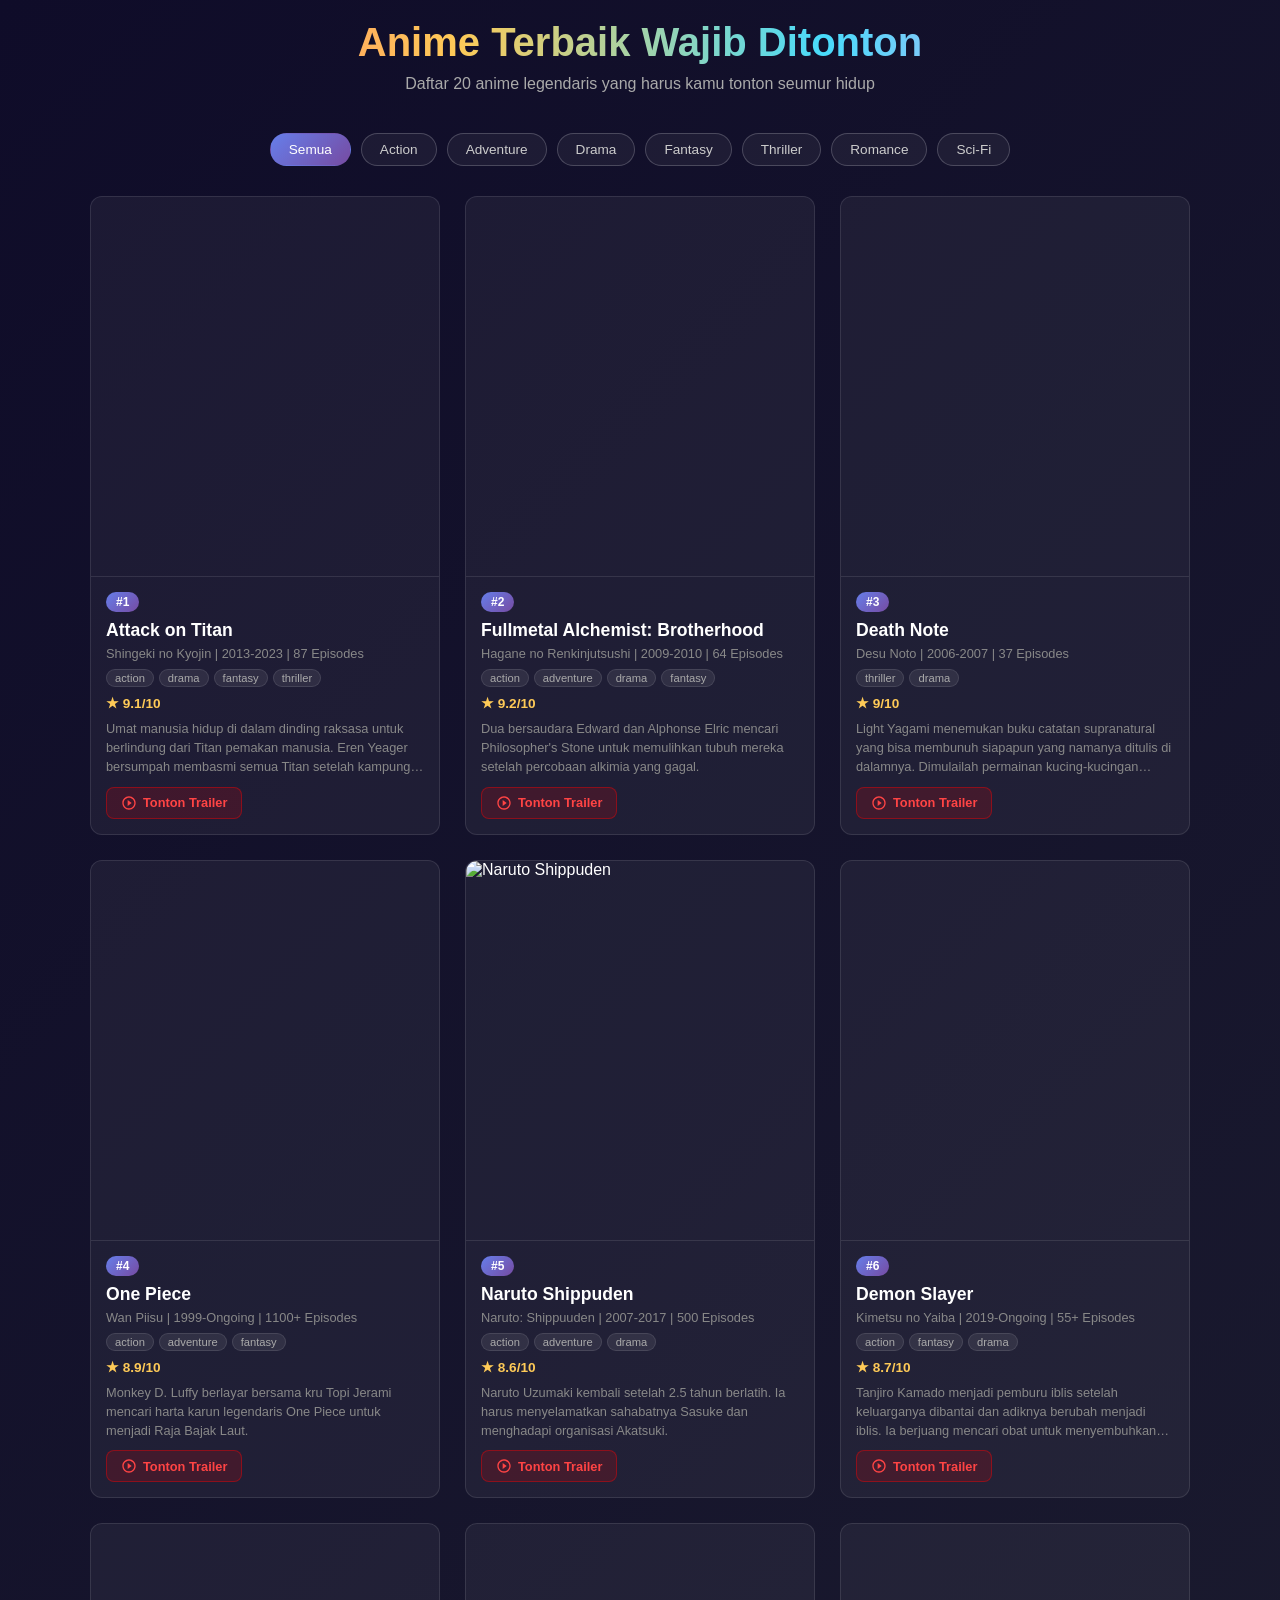
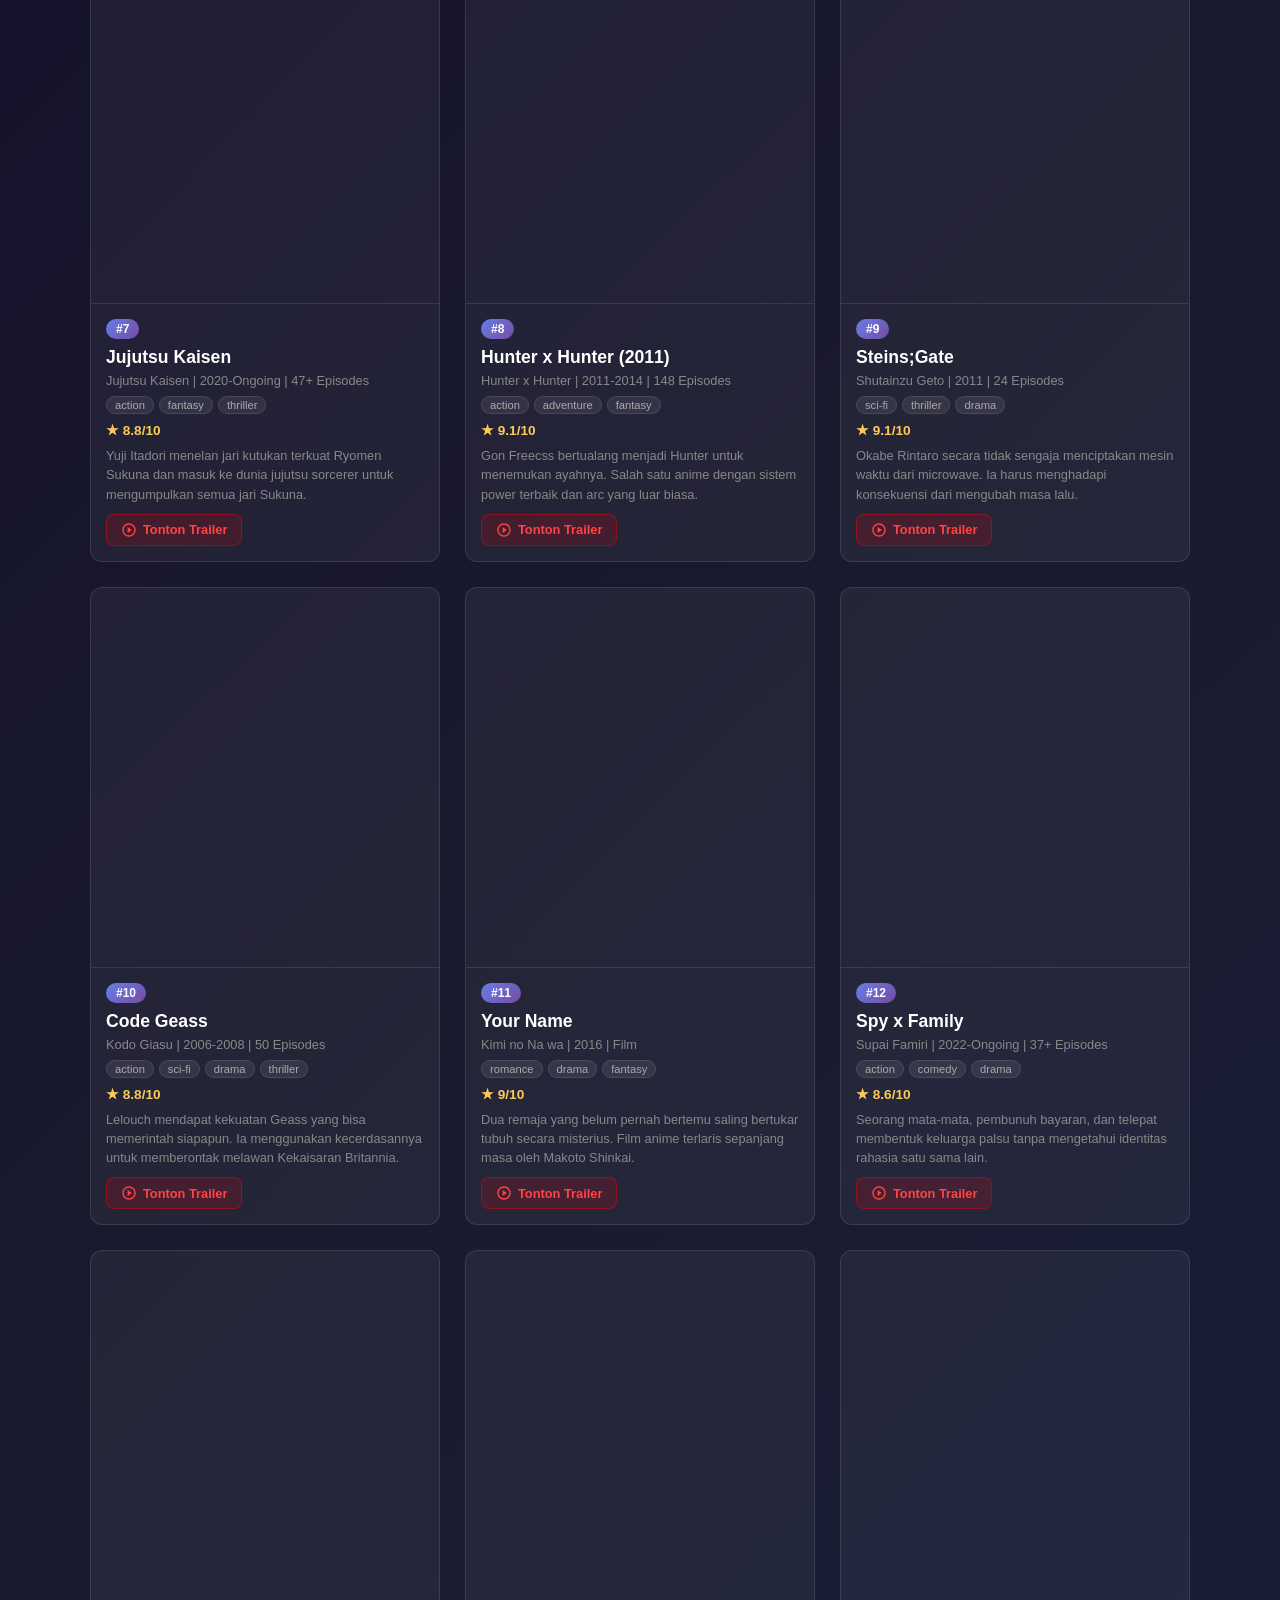
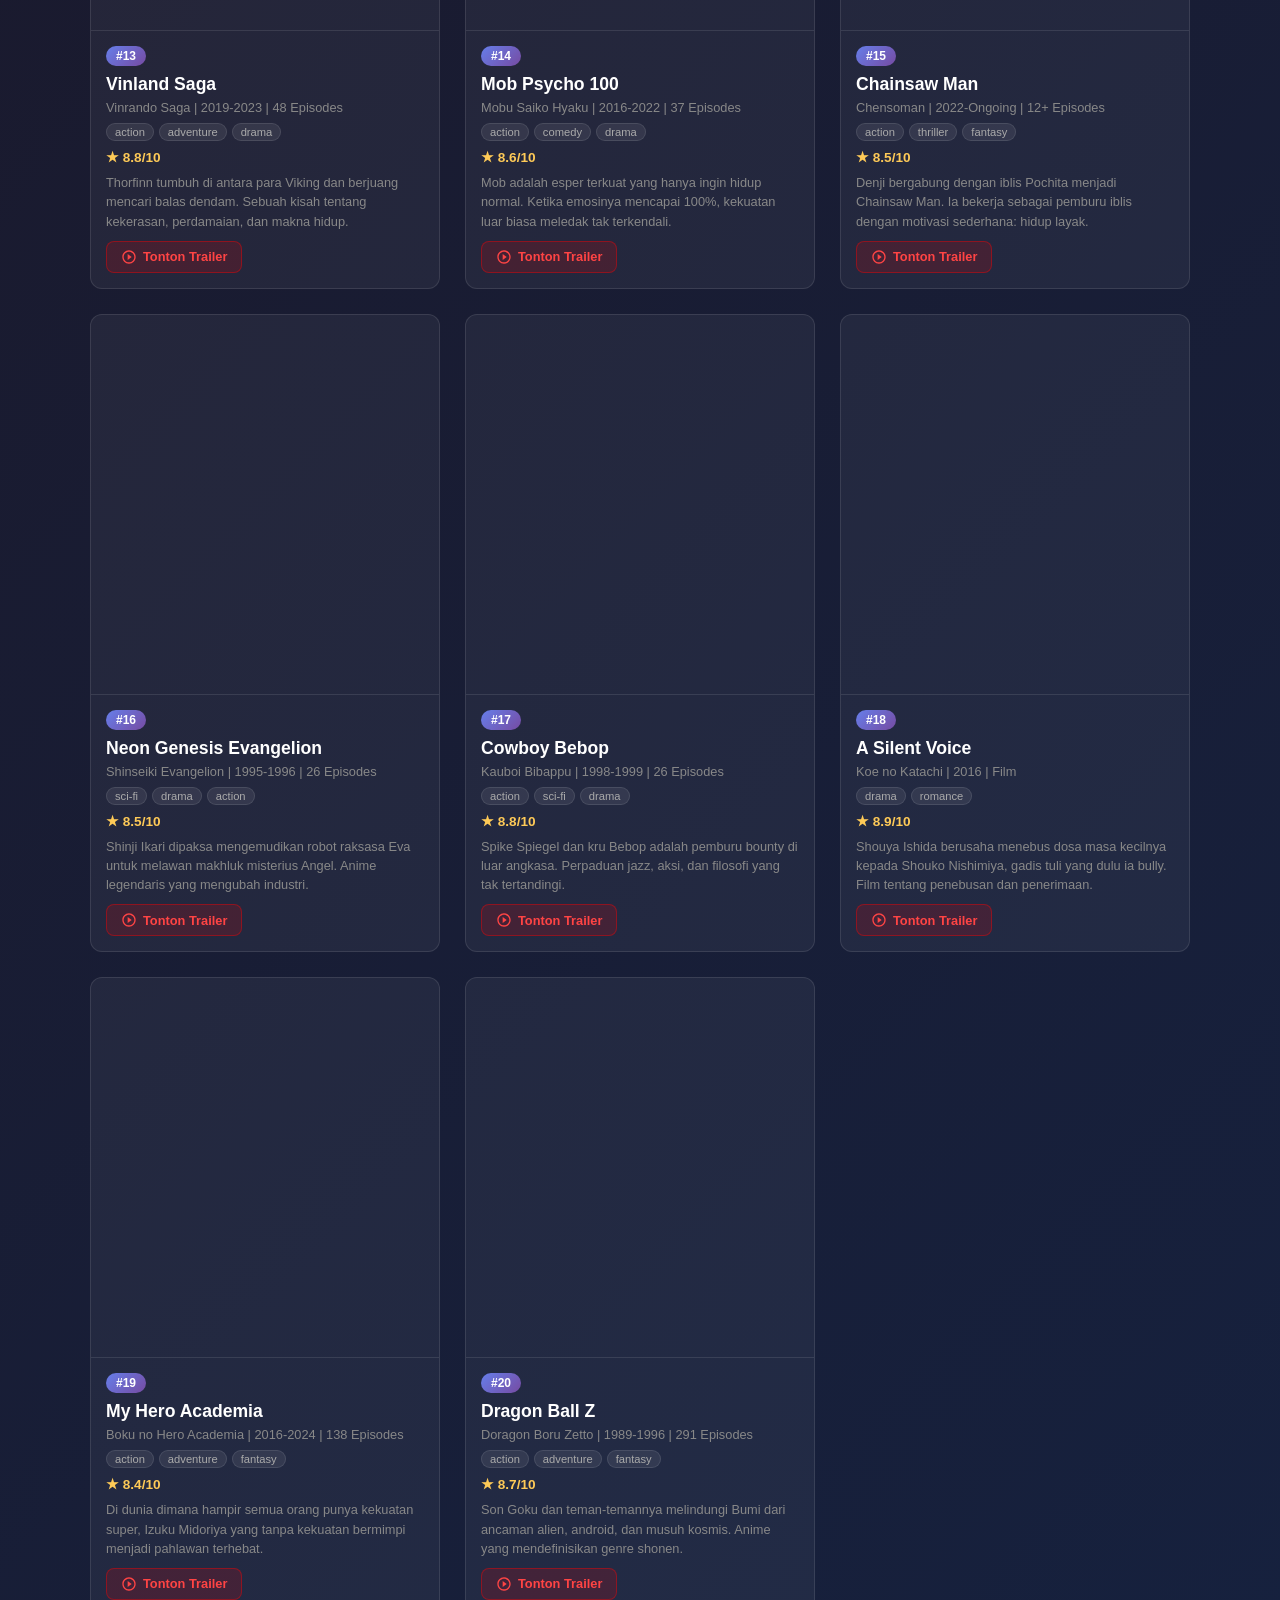
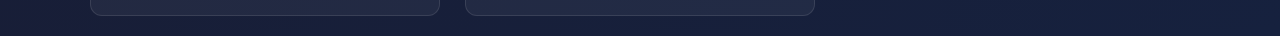
==== commit 789289e1: "fix: fix YouTube trailer embed error 153 - update video IDs and add fallback" ====
--- a/anime_list.html
+++ b/anime_list.html
@@ -201,7 +201,7 @@
 <div class="modal-overlay" id="videoModal" onclick="closeTrailer(event)">
     <div class="modal-video" onclick="event.stopPropagation()">
         <button class="close-btn" onclick="closeTrailer()">&times;</button>
-        <iframe id="videoFrame" src="" allow="accelerometer; autoplay; clipboard-write; encrypted-media; gyroscope; picture-in-picture" allowfullscreen></iframe>
+        <iframe id="videoFrame" src="" allow="accelerometer; autoplay; clipboard-write; encrypted-media; gyroscope; picture-in-picture; web-share" referrerpolicy="strict-origin-when-cross-origin" allowfullscreen></iframe>
         <div class="video-title" id="videoTitle">Trailer</div>
     </div>
 </div>
@@ -241,7 +241,7 @@
         genres: ["thriller", "drama"],
         rating: 9.0,
         image: "https://cdn.myanimelist.net/images/anime/9/9453l.jpg",
-        trailer: "NlJZ-YgAt-c",
+        trailer: "LHtdKWJdif4",
         desc: "Light Yagami menemukan buku catatan supranatural yang bisa membunuh siapapun yang namanya ditulis di dalamnya. Dimulailah permainan kucing-kucingan dengan detektif misterius L."
     },
     {
@@ -253,7 +253,7 @@
         genres: ["action", "adventure", "fantasy"],
         rating: 8.9,
         image: "https://cdn.myanimelist.net/images/anime/6/73245l.jpg",
-        trailer: "S8_YwFLCp4c",
+        trailer: "MCb13lbVGE0",
         desc: "Monkey D. Luffy berlayar bersama kru Topi Jerami mencari harta karun legendaris One Piece untuk menjadi Raja Bajak Laut."
     },
     {
@@ -265,7 +265,7 @@
         genres: ["action", "adventure", "drama"],
         rating: 8.6,
         image: "https://cdn.myanimelist.net/images/anime/5/17407l.jpg",
-        trailer: "1dy2zPPrKj0",
+        trailer: "TeeKTqAFjFE",
         desc: "Naruto Uzumaki kembali setelah 2.5 tahun berlatih. Ia harus menyelamatkan sahabatnya Sasuke dan menghadapi organisasi Akatsuki."
     },
     {
@@ -289,7 +289,7 @@
         genres: ["action", "fantasy", "thriller"],
         rating: 8.8,
         image: "https://cdn.myanimelist.net/images/anime/1171/109222l.jpg",
-        trailer: "4A_X-Dvl0ws",
+        trailer: "pkKu9hLT-t8",
         desc: "Yuji Itadori menelan jari kutukan terkuat Ryomen Sukuna dan masuk ke dunia jujutsu sorcerer untuk mengumpulkan semua jari Sukuna."
     },
     {
@@ -313,7 +313,7 @@
         genres: ["sci-fi", "thriller", "drama"],
         rating: 9.1,
         image: "https://cdn.myanimelist.net/images/anime/5/73199l.jpg",
-        trailer: "27OZc-ku6is",
+        trailer: "uMYhjVwp0Fk",
         desc: "Okabe Rintaro secara tidak sengaja menciptakan mesin waktu dari microwave. Ia harus menghadapi konsekuensi dari mengubah masa lalu."
     },
     {
@@ -325,7 +325,7 @@
         genres: ["action", "sci-fi", "drama", "thriller"],
         rating: 8.8,
         image: "https://cdn.myanimelist.net/images/anime/5/50331l.jpg",
-        trailer: "UKAwzRuLKi0",
+        trailer: "cZ7zQbMxm28",
         desc: "Lelouch mendapat kekuatan Geass yang bisa memerintah siapapun. Ia menggunakan kecerdasannya untuk memberontak melawan Kekaisaran Britannia."
     },
     {
@@ -337,7 +337,7 @@
         genres: ["romance", "drama", "fantasy"],
         rating: 9.0,
         image: "https://cdn.myanimelist.net/images/anime/5/87048l.jpg",
-        trailer: "xU47nhyMt98",
+        trailer: "3KR8_igDs1Y",
         desc: "Dua remaja yang belum pernah bertemu saling bertukar tubuh secara misterius. Film anime terlaris sepanjang masa oleh Makoto Shinkai."
     },
     {
@@ -349,7 +349,7 @@
         genres: ["action", "comedy", "drama"],
         rating: 8.6,
         image: "https://cdn.myanimelist.net/images/anime/1441/122795l.jpg",
-        trailer: "ofXigq9ckMo",
+        trailer: "_VRxEEBa1XU",
         desc: "Seorang mata-mata, pembunuh bayaran, dan telepat membentuk keluarga palsu tanpa mengetahui identitas rahasia satu sama lain."
     },
     {
@@ -361,7 +361,7 @@
         genres: ["action", "adventure", "drama"],
         rating: 8.8,
         image: "https://cdn.myanimelist.net/images/anime/1500/103005l.jpg",
-        trailer: "7U7BDn-gU18",
+        trailer: "xEVcTStgA4A",
         desc: "Thorfinn tumbuh di antara para Viking dan berjuang mencari balas dendam. Sebuah kisah tentang kekerasan, perdamaian, dan makna hidup."
     },
     {
@@ -373,7 +373,7 @@
         genres: ["action", "comedy", "drama"],
         rating: 8.6,
         image: "https://cdn.myanimelist.net/images/anime/8/80356l.jpg",
-        trailer: "Cm4DBal2OgM",
+        trailer: "vUV8hYKHFfM",
         desc: "Mob adalah esper terkuat yang hanya ingin hidup normal. Ketika emosinya mencapai 100%, kekuatan luar biasa meledak tak terkendali."
     },
     {
@@ -397,7 +397,7 @@
         genres: ["sci-fi", "drama", "action"],
         rating: 8.5,
         image: "https://cdn.myanimelist.net/images/anime/1314/108941l.jpg",
-        trailer: "13nSISwxrY4",
+        trailer: "UMjGSEgCHzc",
         desc: "Shinji Ikari dipaksa mengemudikan robot raksasa Eva untuk melawan makhluk misterius Angel. Anime legendaris yang mengubah industri."
     },
     {
@@ -409,7 +409,7 @@
         genres: ["action", "sci-fi", "drama"],
         rating: 8.8,
         image: "https://cdn.myanimelist.net/images/anime/4/19644l.jpg",
-        trailer: "qig4KOK2R2g",
+        trailer: "RI08P5SaJNU",
         desc: "Spike Spiegel dan kru Bebop adalah pemburu bounty di luar angkasa. Perpaduan jazz, aksi, dan filosofi yang tak tertandingi."
     },
     {
@@ -433,7 +433,7 @@
         genres: ["action", "adventure", "fantasy"],
         rating: 8.4,
         image: "https://cdn.myanimelist.net/images/anime/10/78745l.jpg",
-        trailer: "EPVkcwyLQQ8",
+        trailer: "D5fYOnwYkj4",
         desc: "Di dunia dimana hampir semua orang punya kekuatan super, Izuku Midoriya yang tanpa kekuatan bermimpi menjadi pahlawan terhebat."
     },
     {
@@ -445,7 +445,7 @@
         genres: ["action", "adventure", "fantasy"],
         rating: 8.7,
         image: "https://cdn.myanimelist.net/images/anime/1607/117271l.jpg",
-        trailer: "dCSTqE0XBHY",
+        trailer: "OYKMGzBTOiE",
         desc: "Son Goku dan teman-temannya melindungi Bumi dari ancaman alien, android, dan musuh kosmis. Anime yang mendefinisikan genre shonen."
     }
 ];
@@ -494,18 +494,20 @@
     const frame = document.getElementById('videoFrame');
     const titleEl = document.getElementById('videoTitle');
 
-    frame.src = `https://www.youtube.com/embed/${videoId}?autoplay=1&rel=0`;
-    titleEl.textContent = `Trailer: ${title}`;
+    frame.src = `https://www.youtube.com/embed/${videoId}?autoplay=1&rel=0&modestbranding=1`;
+    titleEl.innerHTML = `Trailer: ${title} | <a href="https://www.youtube.com/watch?v=${videoId}" target="_blank" style="color:#667eea;text-decoration:underline;">Buka di YouTube</a>`;
     modal.classList.add('show');
+    document.body.style.overflow = 'hidden';
 }
 
 // Close trailer modal
 function closeTrailer(event) {
-    if (event && event.target !== document.getElementById('videoModal')) return;
+    if (event && event.target && event.target !== document.getElementById('videoModal')) return;
     const modal = document.getElementById('videoModal');
     const frame = document.getElementById('videoFrame');
     frame.src = '';
     modal.classList.remove('show');
+    document.body.style.overflow = '';
 }
 
 // ESC key to close
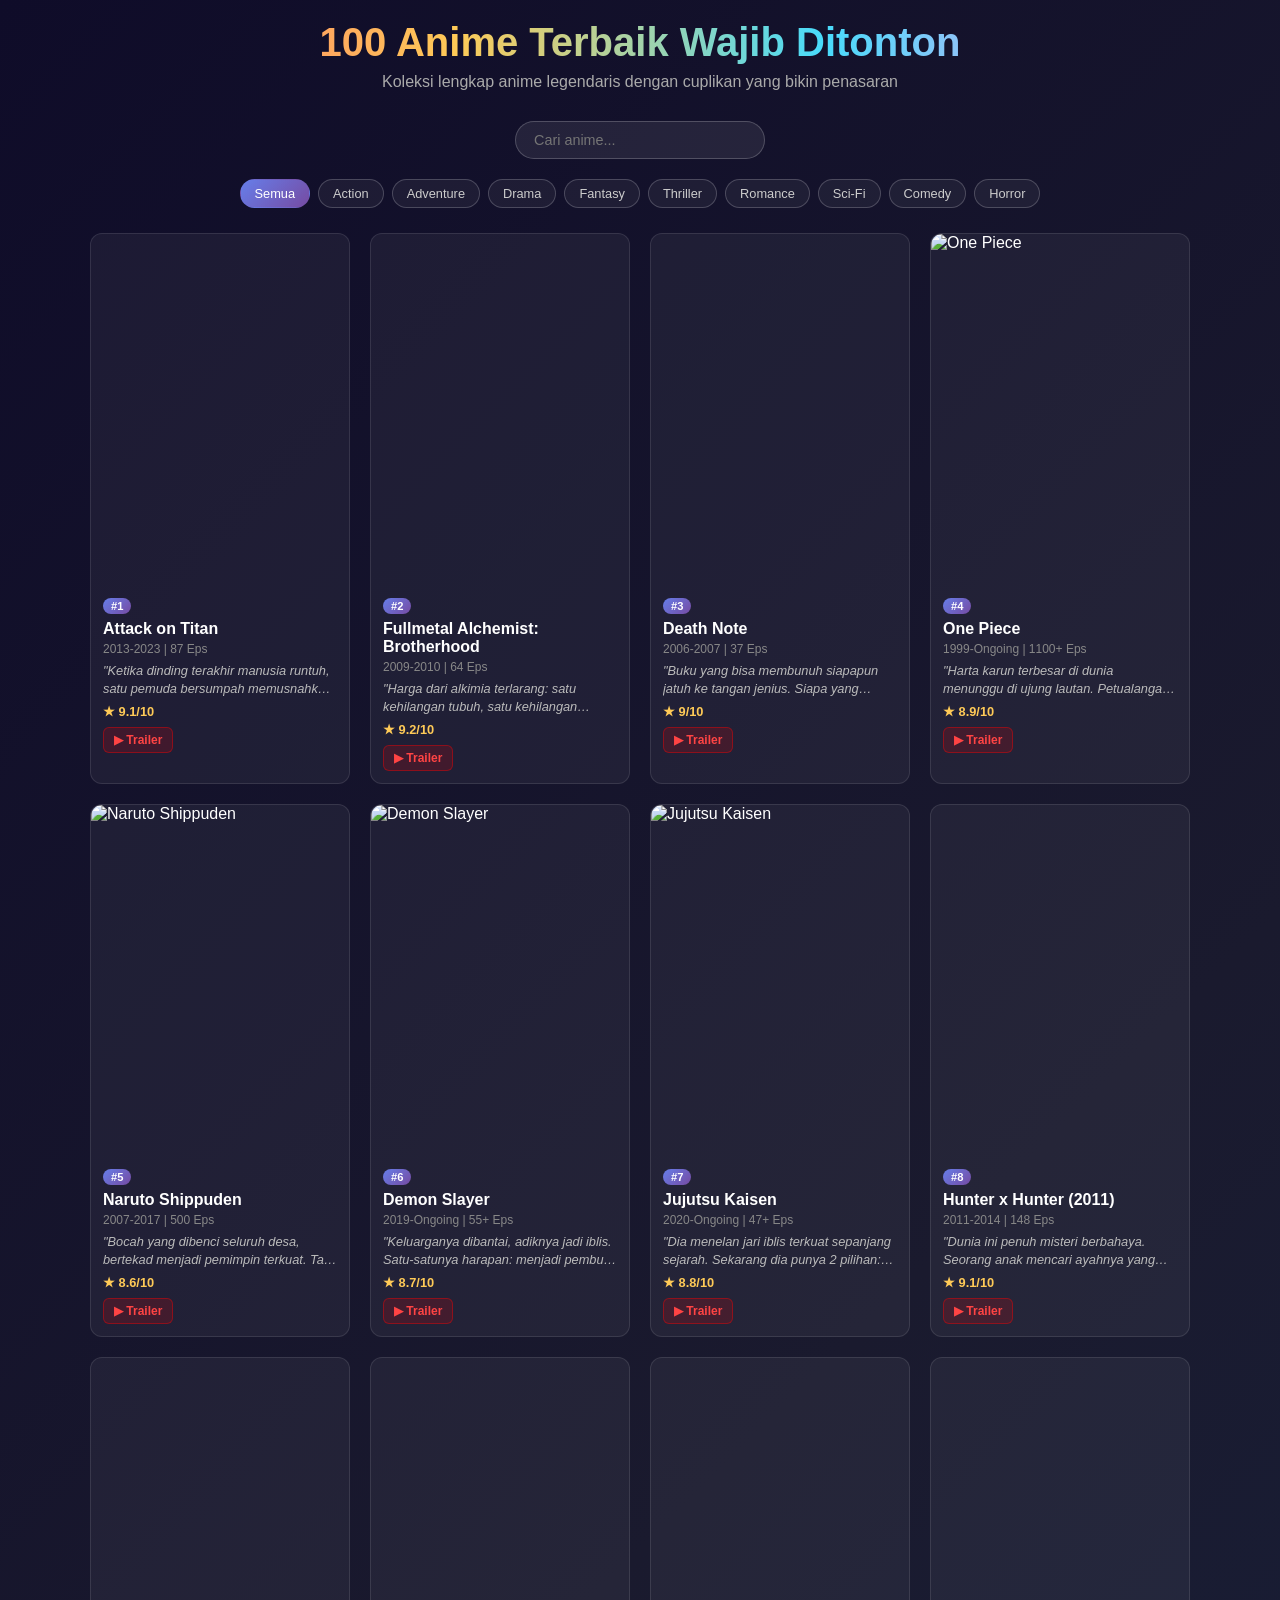
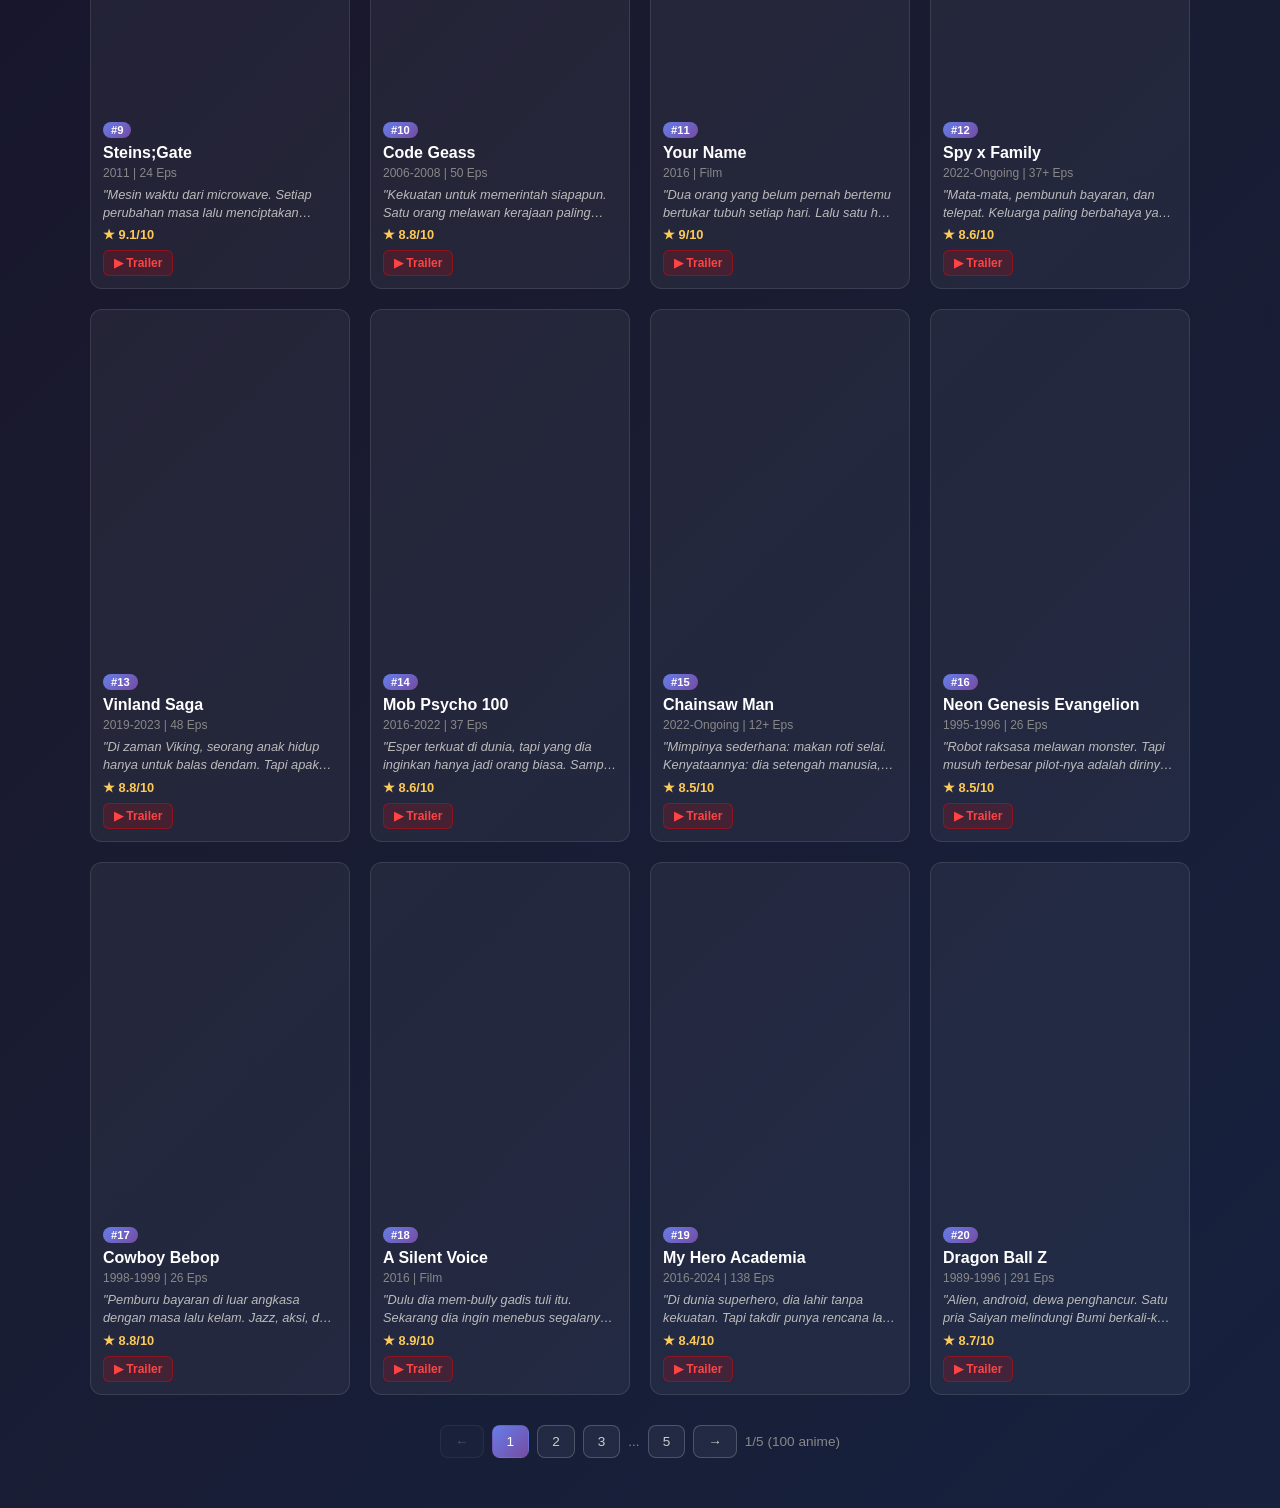
==== commit adfd16f2: "feat: update anime list to 100 entries with pagination, search, and hooks" ====
--- a/anime_list.html
+++ b/anime_list.html
@@ -3,187 +3,57 @@
 <head>
     <meta charset="UTF-8">
     <meta name="viewport" content="width=device-width, initial-scale=1.0">
-    <title>List Anime Terbaik Wajib Ditonton</title>
+    <title>100 Anime Terbaik Wajib Ditonton</title>
     <style>
         * { margin: 0; padding: 0; box-sizing: border-box; }
-        body {
-            font-family: 'Segoe UI', Tahoma, Geneva, Verdana, sans-serif;
-            background: linear-gradient(135deg, #0f0c29 0%, #1a1a2e 50%, #16213e 100%);
-            min-height: 100vh;
-            color: #fff;
-            padding: 20px;
-        }
+        body { font-family: 'Segoe UI', Tahoma, sans-serif; background: linear-gradient(135deg, #0f0c29 0%, #1a1a2e 50%, #16213e 100%); min-height: 100vh; color: #fff; padding: 20px; }
         .container { max-width: 1100px; margin: 0 auto; }
-        .header { text-align: center; margin-bottom: 40px; }
-        .header h1 {
-            font-size: 2.5em; margin-bottom: 10px;
-            background: linear-gradient(90deg, #ff6b6b, #feca57, #48dbfb, #ff9ff3);
-            -webkit-background-clip: text;
-            -webkit-text-fill-color: transparent;
-        }
-        .header p { color: #aaa; font-size: 1em; }
-        .filter-bar {
-            display: flex; gap: 10px; flex-wrap: wrap;
-            justify-content: center; margin-bottom: 30px;
-        }
-        .filter-btn {
-            padding: 8px 18px; border: 1px solid rgba(255,255,255,0.2);
-            border-radius: 20px; background: rgba(255,255,255,0.05);
-            color: #ccc; cursor: pointer; font-size: 0.85em;
-            transition: all 0.3s;
-        }
-        .filter-btn:hover, .filter-btn.active {
-            background: linear-gradient(135deg, #667eea, #764ba2);
-            border-color: transparent; color: #fff;
-        }
-        .anime-grid {
-            display: grid;
-            grid-template-columns: repeat(auto-fill, minmax(280px, 1fr));
-            gap: 25px;
-        }
-        .anime-card {
-            background: rgba(255,255,255,0.05);
-            border: 1px solid rgba(255,255,255,0.1);
-            border-radius: 12px;
-            overflow: hidden;
-            transition: all 0.3s;
-        }
-        .anime-card:hover {
-            transform: translateY(-5px);
-            box-shadow: 0 10px 30px rgba(102,126,234,0.2);
-            border-color: rgba(102,126,234,0.4);
-        }
-        .anime-card .poster-wrap {
-            position: relative;
-            overflow: hidden;
-        }
-        .anime-card .poster {
-            width: 100%; height: 380px;
-            object-fit: cover;
-            border-bottom: 1px solid rgba(255,255,255,0.1);
-            display: block;
-        }
-        .anime-card .play-overlay {
-            position: absolute; top: 0; left: 0; right: 0; bottom: 0;
-            background: rgba(0,0,0,0.5);
-            display: flex; align-items: center; justify-content: center;
-            opacity: 0; transition: opacity 0.3s; cursor: pointer;
-        }
-        .anime-card:hover .play-overlay { opacity: 1; }
-        .play-btn-icon {
-            width: 60px; height: 60px;
-            background: rgba(255,0,0,0.9);
-            border-radius: 50%;
-            display: flex; align-items: center; justify-content: center;
-            transition: transform 0.3s;
-        }
-        .play-btn-icon:hover { transform: scale(1.15); }
-        .play-btn-icon::after {
-            content: '';
-            display: block;
-            width: 0; height: 0;
-            border-top: 12px solid transparent;
-            border-bottom: 12px solid transparent;
-            border-left: 20px solid #fff;
-            margin-left: 4px;
-        }
-        .anime-card .info { padding: 15px; }
-        .anime-card .rank {
-            display: inline-block;
-            background: linear-gradient(135deg, #667eea, #764ba2);
-            color: #fff; font-weight: 700;
-            padding: 3px 10px; border-radius: 12px;
-            font-size: 0.75em; margin-bottom: 8px;
-        }
-        .anime-card .title {
-            font-size: 1.1em; font-weight: 700;
-            margin-bottom: 5px; color: #fff;
-        }
-        .anime-card .meta {
-            font-size: 0.8em; color: #888; margin-bottom: 8px;
-        }
-        .anime-card .genre-tags { display: flex; flex-wrap: wrap; gap: 5px; margin-bottom: 8px; }
-        .anime-card .genre-tag {
-            padding: 2px 8px; border-radius: 10px;
-            font-size: 0.7em; background: rgba(255,255,255,0.08);
-            color: #aaa; border: 1px solid rgba(255,255,255,0.1);
-        }
-        .anime-card .rating {
-            display: flex; align-items: center; gap: 5px;
-            font-size: 0.85em; color: #feca57; font-weight: 600;
-        }
-        .anime-card .desc {
-            font-size: 0.8em; color: #888; margin-top: 8px;
-            line-height: 1.5;
-            display: -webkit-box; -webkit-line-clamp: 3;
-            -webkit-box-orient: vertical; overflow: hidden;
-        }
-        .btn-trailer {
-            display: inline-flex; align-items: center; gap: 6px;
-            margin-top: 10px; padding: 7px 14px;
-            background: rgba(255,0,0,0.15);
-            border: 1px solid rgba(255,0,0,0.4);
-            border-radius: 8px; color: #ff4444;
-            font-size: 0.8em; font-weight: 600;
-            cursor: pointer; transition: all 0.3s;
-            text-decoration: none;
-        }
-        .btn-trailer:hover {
-            background: rgba(255,0,0,0.3);
-            transform: translateY(-1px);
-        }
-        .btn-trailer svg {
-            width: 16px; height: 16px; fill: #ff4444;
-        }
-        /* Modal */
-        .modal-overlay {
-            display: none; position: fixed;
-            top: 0; left: 0; right: 0; bottom: 0;
-            background: rgba(0,0,0,0.9);
-            z-index: 1000;
-            justify-content: center; align-items: center;
-            padding: 20px;
-        }
+        .header { text-align: center; margin-bottom: 30px; }
+        .header h1 { font-size: 2.5em; margin-bottom: 8px; background: linear-gradient(90deg, #ff6b6b, #feca57, #48dbfb, #ff9ff3); -webkit-background-clip: text; -webkit-text-fill-color: transparent; }
+        .header p { color: #aaa; }
+        .controls { display: flex; gap: 10px; flex-wrap: wrap; justify-content: center; margin-bottom: 20px; }
+        .controls input { padding: 10px 18px; border: 1px solid rgba(255,255,255,0.2); border-radius: 25px; background: rgba(255,255,255,0.08); color: #fff; font-size: 0.9em; outline: none; min-width: 250px; }
+        .controls input:focus { border-color: #667eea; }
+        .filter-bar { display: flex; gap: 8px; flex-wrap: wrap; justify-content: center; margin-bottom: 25px; }
+        .filter-btn { padding: 6px 14px; border: 1px solid rgba(255,255,255,0.2); border-radius: 20px; background: rgba(255,255,255,0.05); color: #ccc; cursor: pointer; font-size: 0.8em; transition: all 0.3s; }
+        .filter-btn:hover, .filter-btn.active { background: linear-gradient(135deg, #667eea, #764ba2); border-color: transparent; color: #fff; }
+        .anime-grid { display: grid; grid-template-columns: repeat(auto-fill, minmax(260px, 1fr)); gap: 20px; margin-bottom: 30px; }
+        .anime-card { background: rgba(255,255,255,0.05); border: 1px solid rgba(255,255,255,0.1); border-radius: 12px; overflow: hidden; transition: all 0.3s; }
+        .anime-card:hover { transform: translateY(-4px); box-shadow: 0 8px 25px rgba(102,126,234,0.2); border-color: rgba(102,126,234,0.4); }
+        .anime-card .poster { width: 100%; height: 350px; object-fit: cover; display: block; }
+        .anime-card .info { padding: 12px; }
+        .anime-card .rank { display: inline-block; background: linear-gradient(135deg, #667eea, #764ba2); color: #fff; font-weight: 700; padding: 2px 8px; border-radius: 10px; font-size: 0.7em; margin-bottom: 6px; }
+        .anime-card .title { font-size: 1em; font-weight: 700; margin-bottom: 4px; }
+        .anime-card .meta { font-size: 0.75em; color: #888; margin-bottom: 6px; }
+        .anime-card .hook { font-size: 0.8em; color: #bbb; font-style: italic; line-height: 1.4; display: -webkit-box; -webkit-line-clamp: 2; -webkit-box-orient: vertical; overflow: hidden; }
+        .anime-card .rating { font-size: 0.8em; color: #feca57; font-weight: 600; margin-top: 6px; }
+        .anime-card .btn-trailer { display: inline-flex; align-items: center; gap: 4px; margin-top: 8px; padding: 5px 10px; background: rgba(255,0,0,0.15); border: 1px solid rgba(255,0,0,0.4); border-radius: 6px; color: #ff4444; font-size: 0.75em; font-weight: 600; cursor: pointer; transition: all 0.3s; text-decoration: none; }
+        .anime-card .btn-trailer:hover { background: rgba(255,0,0,0.3); }
+        .pagination { display: flex; justify-content: center; align-items: center; gap: 8px; flex-wrap: wrap; margin-bottom: 30px; }
+        .page-btn { padding: 8px 14px; border: 1px solid rgba(255,255,255,0.2); border-radius: 8px; background: rgba(255,255,255,0.05); color: #ccc; cursor: pointer; font-size: 0.85em; transition: all 0.3s; }
+        .page-btn:hover, .page-btn.active { background: linear-gradient(135deg, #667eea, #764ba2); border-color: transparent; color: #fff; }
+        .page-btn:disabled { opacity: 0.3; cursor: not-allowed; }
+        .page-info { color: #888; font-size: 0.85em; }
+        .modal-overlay { display: none; position: fixed; top: 0; left: 0; right: 0; bottom: 0; background: rgba(0,0,0,0.9); z-index: 1000; justify-content: center; align-items: center; padding: 20px; }
         .modal-overlay.show { display: flex; }
-        .modal-video {
-            width: 100%; max-width: 850px;
-            background: #000; border-radius: 12px;
-            overflow: hidden; position: relative;
-        }
-        .modal-video .close-btn {
-            position: absolute; top: -40px; right: 0;
-            background: rgba(255,255,255,0.1);
-            border: 1px solid rgba(255,255,255,0.3);
-            color: #fff; width: 35px; height: 35px;
-            border-radius: 50%; cursor: pointer;
-            font-size: 1.2em; display: flex;
-            align-items: center; justify-content: center;
-            transition: all 0.2s;
-        }
+        .modal-video { width: 100%; max-width: 800px; background: #000; border-radius: 12px; overflow: hidden; position: relative; }
+        .modal-video .close-btn { position: absolute; top: -35px; right: 0; background: rgba(255,255,255,0.1); border: 1px solid rgba(255,255,255,0.3); color: #fff; width: 30px; height: 30px; border-radius: 50%; cursor: pointer; font-size: 1.1em; display: flex; align-items: center; justify-content: center; }
         .modal-video .close-btn:hover { background: rgba(233,69,96,0.5); }
-        .modal-video iframe {
-            width: 100%; aspect-ratio: 16/9;
-            border: none; display: block;
-        }
-        .modal-video .video-title {
-            padding: 12px 15px;
-            background: rgba(255,255,255,0.05);
-            font-size: 0.9em; color: #ccc;
-        }
-        @media (max-width: 600px) {
-            .header h1 { font-size: 1.7em; }
-            .anime-grid { grid-template-columns: 1fr; }
-        }
+        .modal-video iframe { width: 100%; aspect-ratio: 16/9; border: none; display: block; }
+        .modal-video .video-title { padding: 10px 12px; background: rgba(255,255,255,0.05); font-size: 0.85em; color: #ccc; }
+        @media (max-width: 600px) { .header h1 { font-size: 1.6em; } .anime-grid { grid-template-columns: 1fr; } }
     </style>
 </head>
 <body>
 <div class="container">
     <div class="header">
-        <h1>Anime Terbaik Wajib Ditonton</h1>
-        <p>Daftar 20 anime legendaris yang harus kamu tonton seumur hidup</p>
+        <h1>100 Anime Terbaik Wajib Ditonton</h1>
+        <p>Koleksi lengkap anime legendaris dengan cuplikan yang bikin penasaran</p>
     </div>
-
-    <div class="filter-bar">
+    <div class="controls">
+        <input type="text" id="searchInput" placeholder="Cari anime..." oninput="searchAnime()" />
+    </div>
+    <div class="filter-bar" id="filterBar">
         <button class="filter-btn active" onclick="filterAnime('all')">Semua</button>
         <button class="filter-btn" onclick="filterAnime('action')">Action</button>
         <button class="filter-btn" onclick="filterAnime('adventure')">Adventure</button>
@@ -192,12 +62,12 @@
         <button class="filter-btn" onclick="filterAnime('thriller')">Thriller</button>
         <button class="filter-btn" onclick="filterAnime('romance')">Romance</button>
         <button class="filter-btn" onclick="filterAnime('sci-fi')">Sci-Fi</button>
+        <button class="filter-btn" onclick="filterAnime('comedy')">Comedy</button>
+        <button class="filter-btn" onclick="filterAnime('horror')">Horror</button>
     </div>
-
     <div class="anime-grid" id="animeGrid"></div>
+    <div class="pagination" id="pagination"></div>
 </div>
-
-<!-- Video Modal -->
 <div class="modal-overlay" id="videoModal" onclick="closeTrailer(event)">
     <div class="modal-video" onclick="event.stopPropagation()">
         <button class="close-btn" onclick="closeTrailer()">&times;</button>
@@ -205,318 +75,87 @@
         <div class="video-title" id="videoTitle">Trailer</div>
     </div>
 </div>
+<script src="anime_data.js"></script>
+<script>
+let currentPage = 1;
+const perPage = 20;
+let currentFilter = 'all';
+let searchQuery = '';
 
-<script>
-const animeList = [
-    {
-        rank: 1,
-        title: "Attack on Titan",
-        japanese: "Shingeki no Kyojin",
-        year: "2013-2023",
-        episodes: "87 Episodes",
-        genres: ["action", "drama", "fantasy", "thriller"],
-        rating: 9.1,
-        image: "https://cdn.myanimelist.net/images/anime/10/47347l.jpg",
-        trailer: "MGRm4IzK1SQ",
-        desc: "Umat manusia hidup di dalam dinding raksasa untuk berlindung dari Titan pemakan manusia. Eren Yeager bersumpah membasmi semua Titan setelah kampung halamannya dihancurkan."
-    },
-    {
-        rank: 2,
-        title: "Fullmetal Alchemist: Brotherhood",
-        japanese: "Hagane no Renkinjutsushi",
-        year: "2009-2010",
-        episodes: "64 Episodes",
-        genres: ["action", "adventure", "drama", "fantasy"],
-        rating: 9.2,
-        image: "https://cdn.myanimelist.net/images/anime/1208/94745l.jpg",
-        trailer: "--IcmZkvL0Q",
-        desc: "Dua bersaudara Edward dan Alphonse Elric mencari Philosopher's Stone untuk memulihkan tubuh mereka setelah percobaan alkimia yang gagal."
-    },
-    {
-        rank: 3,
-        title: "Death Note",
-        japanese: "Desu Noto",
-        year: "2006-2007",
-        episodes: "37 Episodes",
-        genres: ["thriller", "drama"],
-        rating: 9.0,
-        image: "https://cdn.myanimelist.net/images/anime/9/9453l.jpg",
-        trailer: "LHtdKWJdif4",
-        desc: "Light Yagami menemukan buku catatan supranatural yang bisa membunuh siapapun yang namanya ditulis di dalamnya. Dimulailah permainan kucing-kucingan dengan detektif misterius L."
-    },
-    {
-        rank: 4,
-        title: "One Piece",
-        japanese: "Wan Piisu",
-        year: "1999-Ongoing",
-        episodes: "1100+ Episodes",
-        genres: ["action", "adventure", "fantasy"],
-        rating: 8.9,
-        image: "https://cdn.myanimelist.net/images/anime/6/73245l.jpg",
-        trailer: "MCb13lbVGE0",
-        desc: "Monkey D. Luffy berlayar bersama kru Topi Jerami mencari harta karun legendaris One Piece untuk menjadi Raja Bajak Laut."
-    },
-    {
-        rank: 5,
-        title: "Naruto Shippuden",
-        japanese: "Naruto: Shippuuden",
-        year: "2007-2017",
-        episodes: "500 Episodes",
-        genres: ["action", "adventure", "drama"],
-        rating: 8.6,
-        image: "https://cdn.myanimelist.net/images/anime/5/17407l.jpg",
-        trailer: "TeeKTqAFjFE",
-        desc: "Naruto Uzumaki kembali setelah 2.5 tahun berlatih. Ia harus menyelamatkan sahabatnya Sasuke dan menghadapi organisasi Akatsuki."
-    },
-    {
-        rank: 6,
-        title: "Demon Slayer",
-        japanese: "Kimetsu no Yaiba",
-        year: "2019-Ongoing",
-        episodes: "55+ Episodes",
-        genres: ["action", "fantasy", "drama"],
-        rating: 8.7,
-        image: "https://cdn.myanimelist.net/images/anime/1286/99889l.jpg",
-        trailer: "VQGCKyvRw3A",
-        desc: "Tanjiro Kamado menjadi pemburu iblis setelah keluarganya dibantai dan adiknya berubah menjadi iblis. Ia berjuang mencari obat untuk menyembuhkan adiknya."
-    },
-    {
-        rank: 7,
-        title: "Jujutsu Kaisen",
-        japanese: "Jujutsu Kaisen",
-        year: "2020-Ongoing",
-        episodes: "47+ Episodes",
-        genres: ["action", "fantasy", "thriller"],
-        rating: 8.8,
-        image: "https://cdn.myanimelist.net/images/anime/1171/109222l.jpg",
-        trailer: "pkKu9hLT-t8",
-        desc: "Yuji Itadori menelan jari kutukan terkuat Ryomen Sukuna dan masuk ke dunia jujutsu sorcerer untuk mengumpulkan semua jari Sukuna."
-    },
-    {
-        rank: 8,
-        title: "Hunter x Hunter (2011)",
-        japanese: "Hunter x Hunter",
-        year: "2011-2014",
-        episodes: "148 Episodes",
-        genres: ["action", "adventure", "fantasy"],
-        rating: 9.1,
-        image: "https://cdn.myanimelist.net/images/anime/1337/99013l.jpg",
-        trailer: "d6kBeJjTGnY",
-        desc: "Gon Freecss bertualang menjadi Hunter untuk menemukan ayahnya. Salah satu anime dengan sistem power terbaik dan arc yang luar biasa."
-    },
-    {
-        rank: 9,
-        title: "Steins;Gate",
-        japanese: "Shutainzu Geto",
-        year: "2011",
-        episodes: "24 Episodes",
-        genres: ["sci-fi", "thriller", "drama"],
-        rating: 9.1,
-        image: "https://cdn.myanimelist.net/images/anime/5/73199l.jpg",
-        trailer: "uMYhjVwp0Fk",
-        desc: "Okabe Rintaro secara tidak sengaja menciptakan mesin waktu dari microwave. Ia harus menghadapi konsekuensi dari mengubah masa lalu."
-    },
-    {
-        rank: 10,
-        title: "Code Geass",
-        japanese: "Kodo Giasu",
-        year: "2006-2008",
-        episodes: "50 Episodes",
-        genres: ["action", "sci-fi", "drama", "thriller"],
-        rating: 8.8,
-        image: "https://cdn.myanimelist.net/images/anime/5/50331l.jpg",
-        trailer: "cZ7zQbMxm28",
-        desc: "Lelouch mendapat kekuatan Geass yang bisa memerintah siapapun. Ia menggunakan kecerdasannya untuk memberontak melawan Kekaisaran Britannia."
-    },
-    {
-        rank: 11,
-        title: "Your Name",
-        japanese: "Kimi no Na wa",
-        year: "2016",
-        episodes: "Film",
-        genres: ["romance", "drama", "fantasy"],
-        rating: 9.0,
-        image: "https://cdn.myanimelist.net/images/anime/5/87048l.jpg",
-        trailer: "3KR8_igDs1Y",
-        desc: "Dua remaja yang belum pernah bertemu saling bertukar tubuh secara misterius. Film anime terlaris sepanjang masa oleh Makoto Shinkai."
-    },
-    {
-        rank: 12,
-        title: "Spy x Family",
-        japanese: "Supai Famiri",
-        year: "2022-Ongoing",
-        episodes: "37+ Episodes",
-        genres: ["action", "comedy", "drama"],
-        rating: 8.6,
-        image: "https://cdn.myanimelist.net/images/anime/1441/122795l.jpg",
-        trailer: "_VRxEEBa1XU",
-        desc: "Seorang mata-mata, pembunuh bayaran, dan telepat membentuk keluarga palsu tanpa mengetahui identitas rahasia satu sama lain."
-    },
-    {
-        rank: 13,
-        title: "Vinland Saga",
-        japanese: "Vinrando Saga",
-        year: "2019-2023",
-        episodes: "48 Episodes",
-        genres: ["action", "adventure", "drama"],
-        rating: 8.8,
-        image: "https://cdn.myanimelist.net/images/anime/1500/103005l.jpg",
-        trailer: "xEVcTStgA4A",
-        desc: "Thorfinn tumbuh di antara para Viking dan berjuang mencari balas dendam. Sebuah kisah tentang kekerasan, perdamaian, dan makna hidup."
-    },
-    {
-        rank: 14,
-        title: "Mob Psycho 100",
-        japanese: "Mobu Saiko Hyaku",
-        year: "2016-2022",
-        episodes: "37 Episodes",
-        genres: ["action", "comedy", "drama"],
-        rating: 8.6,
-        image: "https://cdn.myanimelist.net/images/anime/8/80356l.jpg",
-        trailer: "vUV8hYKHFfM",
-        desc: "Mob adalah esper terkuat yang hanya ingin hidup normal. Ketika emosinya mencapai 100%, kekuatan luar biasa meledak tak terkendali."
-    },
-    {
-        rank: 15,
-        title: "Chainsaw Man",
-        japanese: "Chensoman",
-        year: "2022-Ongoing",
-        episodes: "12+ Episodes",
-        genres: ["action", "thriller", "fantasy"],
-        rating: 8.5,
-        image: "https://cdn.myanimelist.net/images/anime/1806/126216l.jpg",
-        trailer: "q15CRdE5Bv0",
-        desc: "Denji bergabung dengan iblis Pochita menjadi Chainsaw Man. Ia bekerja sebagai pemburu iblis dengan motivasi sederhana: hidup layak."
-    },
-    {
-        rank: 16,
-        title: "Neon Genesis Evangelion",
-        japanese: "Shinseiki Evangelion",
-        year: "1995-1996",
-        episodes: "26 Episodes",
-        genres: ["sci-fi", "drama", "action"],
-        rating: 8.5,
-        image: "https://cdn.myanimelist.net/images/anime/1314/108941l.jpg",
-        trailer: "UMjGSEgCHzc",
-        desc: "Shinji Ikari dipaksa mengemudikan robot raksasa Eva untuk melawan makhluk misterius Angel. Anime legendaris yang mengubah industri."
-    },
-    {
-        rank: 17,
-        title: "Cowboy Bebop",
-        japanese: "Kauboi Bibappu",
-        year: "1998-1999",
-        episodes: "26 Episodes",
-        genres: ["action", "sci-fi", "drama"],
-        rating: 8.8,
-        image: "https://cdn.myanimelist.net/images/anime/4/19644l.jpg",
-        trailer: "RI08P5SaJNU",
-        desc: "Spike Spiegel dan kru Bebop adalah pemburu bounty di luar angkasa. Perpaduan jazz, aksi, dan filosofi yang tak tertandingi."
-    },
-    {
-        rank: 18,
-        title: "A Silent Voice",
-        japanese: "Koe no Katachi",
-        year: "2016",
-        episodes: "Film",
-        genres: ["drama", "romance"],
-        rating: 8.9,
-        image: "https://cdn.myanimelist.net/images/anime/1122/96435l.jpg",
-        trailer: "nfK6UgLra7g",
-        desc: "Shouya Ishida berusaha menebus dosa masa kecilnya kepada Shouko Nishimiya, gadis tuli yang dulu ia bully. Film tentang penebusan dan penerimaan."
-    },
-    {
-        rank: 19,
-        title: "My Hero Academia",
-        japanese: "Boku no Hero Academia",
-        year: "2016-2024",
-        episodes: "138 Episodes",
-        genres: ["action", "adventure", "fantasy"],
-        rating: 8.4,
-        image: "https://cdn.myanimelist.net/images/anime/10/78745l.jpg",
-        trailer: "D5fYOnwYkj4",
-        desc: "Di dunia dimana hampir semua orang punya kekuatan super, Izuku Midoriya yang tanpa kekuatan bermimpi menjadi pahlawan terhebat."
-    },
-    {
-        rank: 20,
-        title: "Dragon Ball Z",
-        japanese: "Doragon Boru Zetto",
-        year: "1989-1996",
-        episodes: "291 Episodes",
-        genres: ["action", "adventure", "fantasy"],
-        rating: 8.7,
-        image: "https://cdn.myanimelist.net/images/anime/1607/117271l.jpg",
-        trailer: "OYKMGzBTOiE",
-        desc: "Son Goku dan teman-temannya melindungi Bumi dari ancaman alien, android, dan musuh kosmis. Anime yang mendefinisikan genre shonen."
-    }
-];
+function getFiltered() {
+    let list = animeList;
+    if (currentFilter !== 'all') list = list.filter(a => a.genres.includes(currentFilter));
+    if (searchQuery) list = list.filter(a => a.title.toLowerCase().includes(searchQuery.toLowerCase()));
+    return list;
+}
 
-// Render anime cards
-function renderAnime(filter = 'all') {
+function renderPage() {
+    const filtered = getFiltered();
+    const totalPages = Math.ceil(filtered.length / perPage);
+    if (currentPage > totalPages) currentPage = totalPages || 1;
+    const start = (currentPage - 1) * perPage;
+    const pageItems = filtered.slice(start, start + perPage);
     const grid = document.getElementById('animeGrid');
-    const filtered = filter === 'all' ? animeList : animeList.filter(a => a.genres.includes(filter));
-
-    grid.innerHTML = filtered.map(anime => `
-        <div class="anime-card" data-genres="${anime.genres.join(',')}">
-            <div class="poster-wrap">
-                <img class="poster" src="${anime.image}" alt="${anime.title}" onerror="this.src='https://via.placeholder.com/300x400/1a1a2e/667eea?text=${encodeURIComponent(anime.title)}'" loading="lazy" />
-                <div class="play-overlay" onclick="playTrailer('${anime.trailer}', '${anime.title}')">
-                    <div class="play-btn-icon"></div>
-                </div>
-            </div>
+    grid.innerHTML = pageItems.length ? pageItems.map(anime => `
+        <div class="anime-card">
+            <img class="poster" src="${anime.image}" alt="${anime.title}" onerror="this.src='https://via.placeholder.com/260x350/1a1a2e/667eea?text=${encodeURIComponent(anime.title)}'" loading="lazy" />
             <div class="info">
                 <span class="rank">#${anime.rank}</span>
                 <div class="title">${anime.title}</div>
-                <div class="meta">${anime.japanese} | ${anime.year} | ${anime.episodes}</div>
-                <div class="genre-tags">
-                    ${anime.genres.map(g => `<span class="genre-tag">${g}</span>`).join('')}
-                </div>
+                <div class="meta">${anime.year} | ${anime.episodes}</div>
+                <div class="hook">"${anime.hook}"</div>
                 <div class="rating">&#9733; ${anime.rating}/10</div>
-                <div class="desc">${anime.desc}</div>
-                <button class="btn-trailer" onclick="playTrailer('${anime.trailer}', '${anime.title}')">
-                    <svg viewBox="0 0 24 24"><path d="M10 16.5l6-4.5-6-4.5v9zM12 2C6.48 2 2 6.48 2 12s4.48 10 10 10 10-4.48 10-10S17.52 2 12 2zm0 18c-4.41 0-8-3.59-8-8s3.59-8 8-8 8 3.59 8 8-3.59 8-8 8z"/></svg>
-                    Tonton Trailer
-                </button>
+                ${anime.trailer ? `<button class="btn-trailer" onclick="playTrailer('${anime.trailer}','${anime.title.replace(/'/g,"\\'")}')">&#9654; Trailer</button>` : ''}
             </div>
         </div>
-    `).join('');
+    `).join('') : '<p style="text-align:center;color:#666;grid-column:1/-1;">Tidak ada anime ditemukan.</p>';
+    renderPagination(totalPages);
+    window.scrollTo({top: 0, behavior: 'smooth'});
 }
 
-// Filter
-function filterAnime(genre) {
-    document.querySelectorAll('.filter-btn').forEach(btn => btn.classList.remove('active'));
-    event.target.classList.add('active');
-    renderAnime(genre);
+function renderPagination(totalPages) {
+    const el = document.getElementById('pagination');
+    if (totalPages <= 1) { el.innerHTML = ''; return; }
+    let html = `<button class="page-btn" onclick="goPage(${currentPage-1})" ${currentPage===1?'disabled':''}>&#8592;</button>`;
+    for (let i = 1; i <= totalPages; i++) {
+        if (i === 1 || i === totalPages || (i >= currentPage-2 && i <= currentPage+2)) {
+            html += `<button class="page-btn ${i===currentPage?'active':''}" onclick="goPage(${i})">${i}</button>`;
+        } else if (i === currentPage-3 || i === currentPage+3) {
+            html += `<span class="page-info">...</span>`;
+        }
+    }
+    html += `<button class="page-btn" onclick="goPage(${currentPage+1})" ${currentPage===totalPages?'disabled':''}>&#8594;</button>`;
+    html += `<span class="page-info">${currentPage}/${totalPages} (${getFiltered().length} anime)</span>`;
+    el.innerHTML = html;
 }
 
-// Play trailer in modal
-function playTrailer(videoId, title) {
-    const modal = document.getElementById('videoModal');
-    const frame = document.getElementById('videoFrame');
-    const titleEl = document.getElementById('videoTitle');
-
-    frame.src = `https://www.youtube.com/embed/${videoId}?autoplay=1&rel=0&modestbranding=1`;
-    titleEl.innerHTML = `Trailer: ${title} | <a href="https://www.youtube.com/watch?v=${videoId}" target="_blank" style="color:#667eea;text-decoration:underline;">Buka di YouTube</a>`;
-    modal.classList.add('show');
+function goPage(p) { currentPage = p; renderPage(); }
+function filterAnime(genre) {
+    currentFilter = genre;
+    currentPage = 1;
+    document.querySelectorAll('.filter-btn').forEach(b => b.classList.remove('active'));
+    event.target.classList.add('active');
+    renderPage();
+}
+function searchAnime() {
+    searchQuery = document.getElementById('searchInput').value;
+    currentPage = 1;
+    renderPage();
+}
+function playTrailer(id, title) {
+    document.getElementById('videoFrame').src = `https://www.youtube.com/embed/${id}?autoplay=1&rel=0&modestbranding=1`;
+    document.getElementById('videoTitle').innerHTML = `Trailer: ${title} | <a href="https://www.youtube.com/watch?v=${id}" target="_blank" style="color:#667eea;">Buka di YouTube</a>`;
+    document.getElementById('videoModal').classList.add('show');
     document.body.style.overflow = 'hidden';
 }
-
-// Close trailer modal
-function closeTrailer(event) {
-    if (event && event.target && event.target !== document.getElementById('videoModal')) return;
-    const modal = document.getElementById('videoModal');
-    const frame = document.getElementById('videoFrame');
-    frame.src = '';
-    modal.classList.remove('show');
+function closeTrailer(e) {
+    if (e && e.target && e.target !== document.getElementById('videoModal')) return;
+    document.getElementById('videoFrame').src = '';
+    document.getElementById('videoModal').classList.remove('show');
     document.body.style.overflow = '';
 }
-
-// ESC key to close
-document.addEventListener('keydown', (e) => {
-    if (e.key === 'Escape') closeTrailer();
-});
-
-// Init
-renderAnime();
+document.addEventListener('keydown', e => { if (e.key === 'Escape') closeTrailer(); });
+renderPage();
 </script>
 </body>
 </html>
